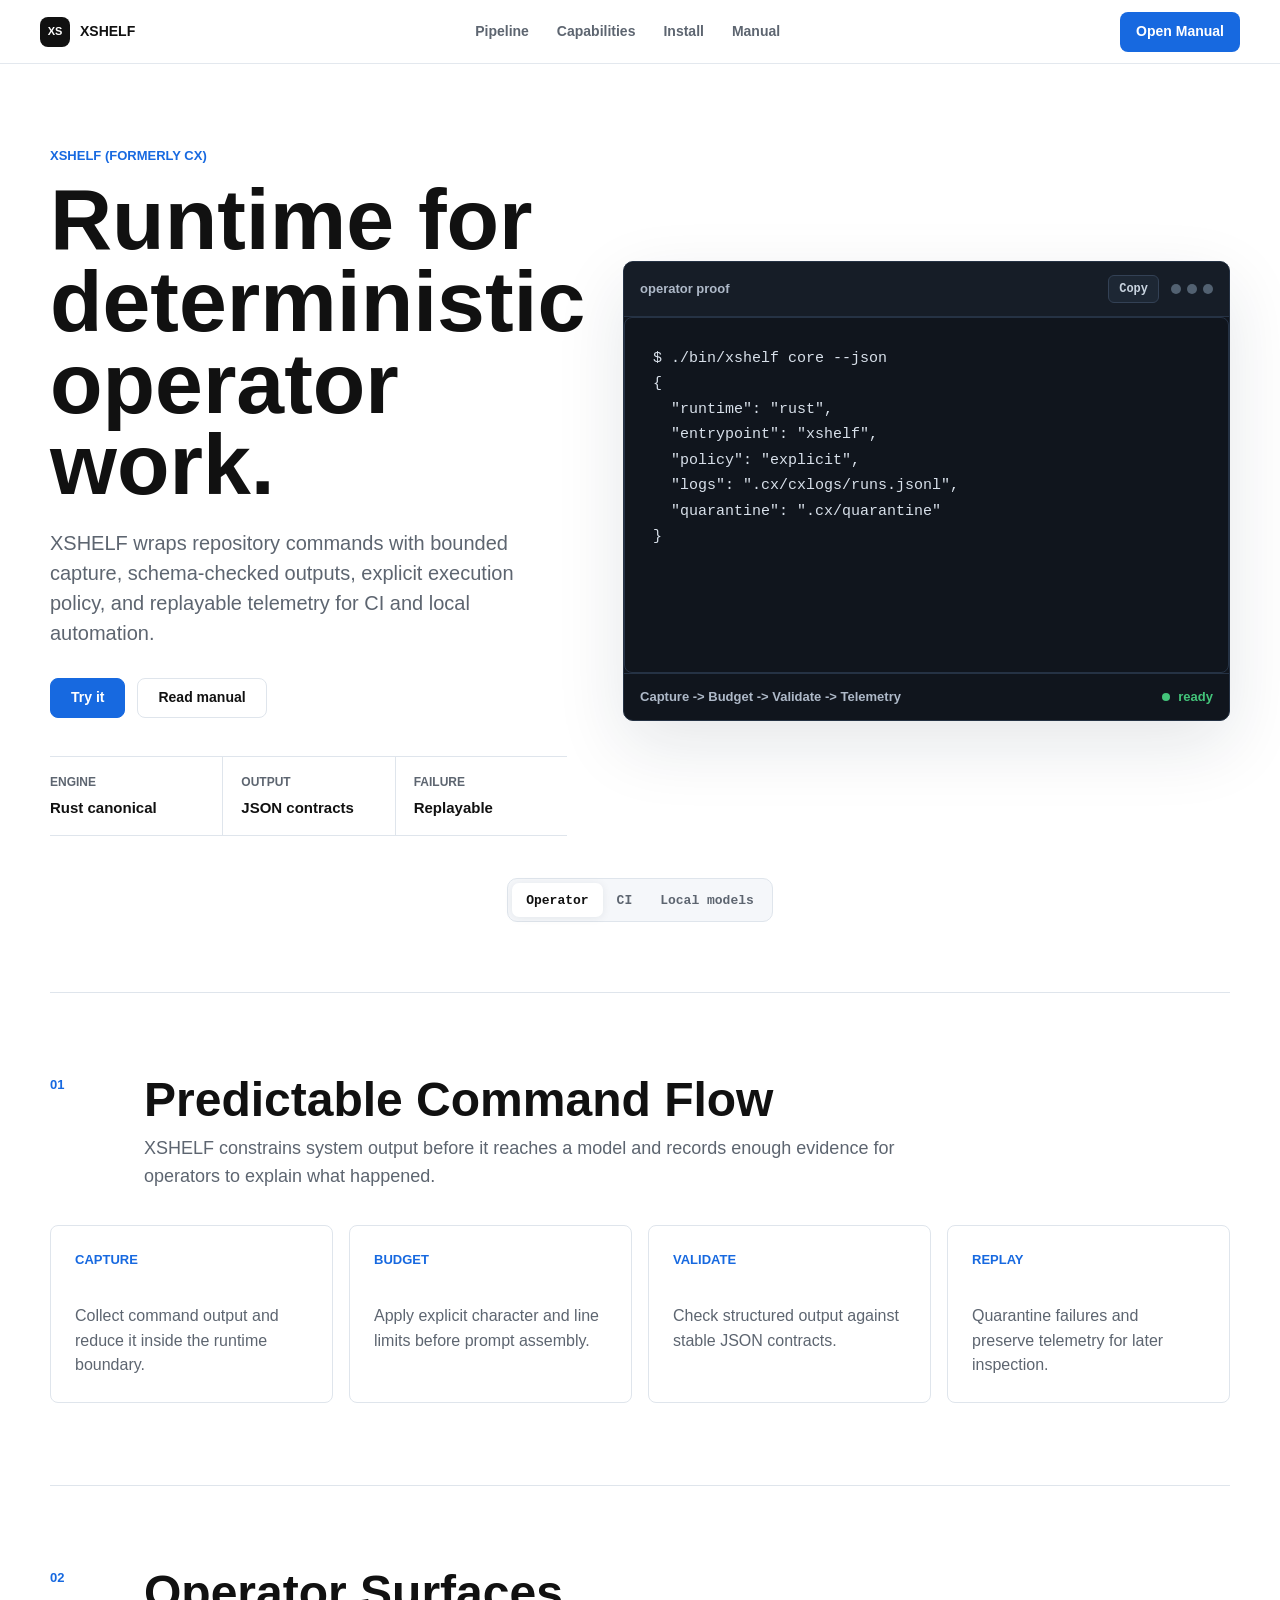
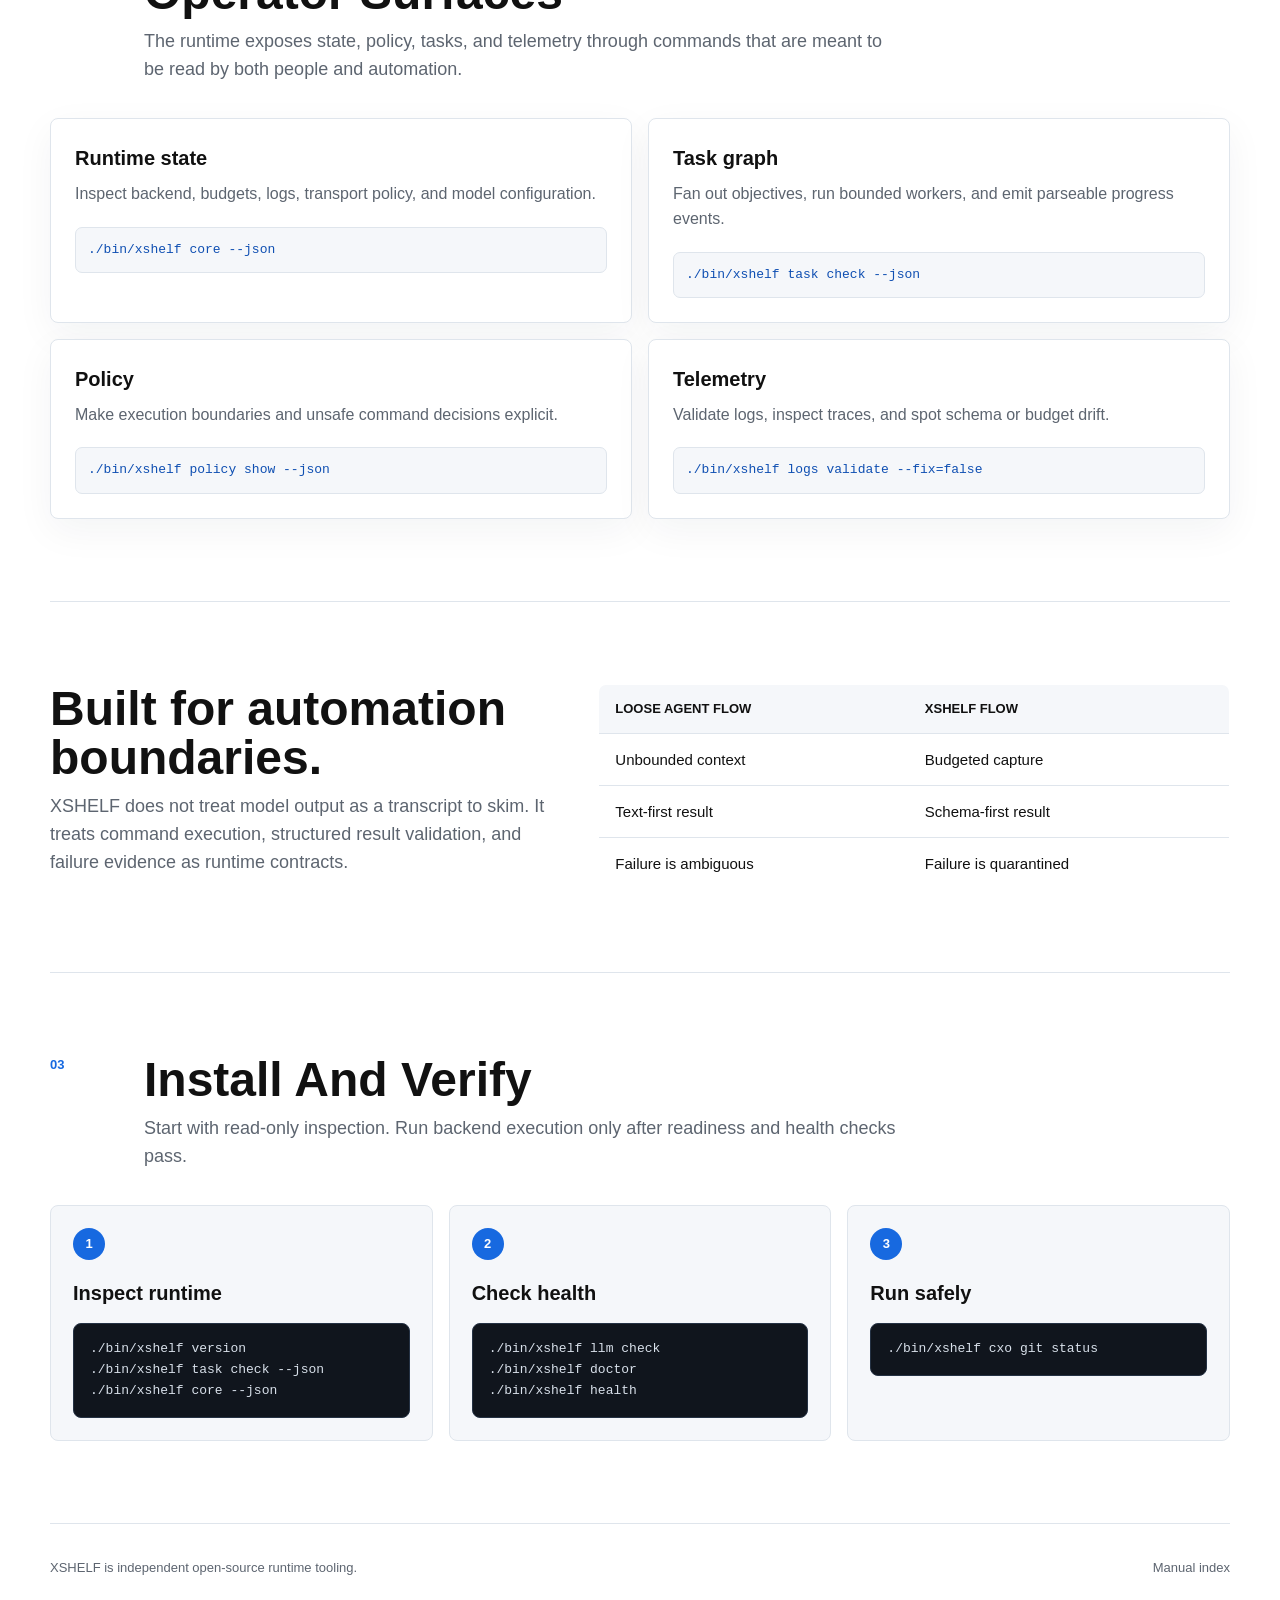
==== index.html @ 86227a32 "Document public surface ownership" ====
<!doctype html>
<html lang="en">
  <head>
    <meta charset="utf-8" />
    <meta name="viewport" content="width=device-width,initial-scale=1" />
    <title>XSHELF</title>
    <link rel="stylesheet" href="./docs/manuals/02_web/apple.css" />
  </head>
  <body>
    <header class="site-header">
      <a class="brand" href="./index.html" aria-label="XSHELF home">
        <span class="brand-mark">XS</span>
        <span>XSHELF</span>
      </a>
      <nav aria-label="Primary">
        <a href="#pipeline">Pipeline</a>
        <a href="#capabilities">Capabilities</a>
        <a href="#install">Install</a>
        <a href="./docs/manuals/02_web/CX_MANUAL_MASTER.html">Manual</a>
      </nav>
      <a class="header-action" href="./docs/manuals/02_web/CX_MANUAL_MASTER.html">Open Manual</a>
    </header>

    <main id="top">
      <section class="hero">
        <div class="hero-copy">
          <p class="product-line">XSHELF (formerly CX)</p>
          <h1>Runtime for deterministic operator work.</h1>
          <p class="lead">
            XSHELF wraps repository commands with bounded capture, schema-checked
            outputs, explicit execution policy, and replayable telemetry for
            CI and local automation.
          </p>
          <div class="hero-actions" aria-label="Primary actions">
            <a class="button primary" href="#install">Try it</a>
            <a class="button secondary" href="./docs/manuals/02_web/CX_MANUAL_MASTER.html">Read manual</a>
          </div>
          <dl class="status-strip" aria-label="Runtime proof points">
            <div>
              <dt>Engine</dt>
              <dd>Rust canonical</dd>
            </div>
            <div>
              <dt>Output</dt>
              <dd>JSON contracts</dd>
            </div>
            <div>
              <dt>Failure</dt>
              <dd>Replayable</dd>
            </div>
          </dl>
        </div>

        <div class="terminal-panel" aria-label="XSHELF terminal preview">
          <div class="terminal-top">
            <span>operator proof</span>
            <div class="terminal-tools">
              <button type="button" class="copy-command" data-copy-terminal>Copy</button>
              <div class="window-dots" aria-hidden="true">
                <span></span><span></span><span></span>
              </div>
            </div>
          </div>
          <pre><code data-terminal-code>$ ./bin/xshelf core --json
{
  "runtime": "rust",
  "entrypoint": "xshelf",
  "policy": "explicit",
  "logs": ".cx/cxlogs/runs.jsonl",
  "quarantine": ".cx/quarantine"
}</code></pre>
          <div class="terminal-footer" aria-live="polite">
            <span data-terminal-caption>Capture -&gt; Budget -&gt; Validate -&gt; Telemetry</span>
            <span class="live-dot">ready</span>
          </div>
        </div>
      </section>

      <section class="quick-tabs" aria-label="Runtime surfaces">
        <button type="button" class="active" data-surface-tab="operator">Operator</button>
        <button type="button" data-surface-tab="ci">CI</button>
        <button type="button" data-surface-tab="local">Local models</button>
      </section>

      <section id="pipeline" class="section-block">
        <div class="section-head">
          <span class="section-index">01</span>
          <div>
            <h2>Predictable Command Flow</h2>
            <p>
              XSHELF constrains system output before it reaches a model and
              records enough evidence for operators to explain what happened.
            </p>
          </div>
        </div>
        <div class="pipeline-grid">
          <article>
            <span>Capture</span>
            <p>Collect command output and reduce it inside the runtime boundary.</p>
          </article>
          <article>
            <span>Budget</span>
            <p>Apply explicit character and line limits before prompt assembly.</p>
          </article>
          <article>
            <span>Validate</span>
            <p>Check structured output against stable JSON contracts.</p>
          </article>
          <article>
            <span>Replay</span>
            <p>Quarantine failures and preserve telemetry for later inspection.</p>
          </article>
        </div>
      </section>

      <section id="capabilities" class="section-block">
        <div class="section-head">
          <span class="section-index">02</span>
          <div>
            <h2>Operator Surfaces</h2>
            <p>
              The runtime exposes state, policy, tasks, and telemetry through
              commands that are meant to be read by both people and automation.
            </p>
          </div>
        </div>
        <div class="card-grid">
          <article class="card">
            <h3>Runtime state</h3>
            <p>Inspect backend, budgets, logs, transport policy, and model configuration.</p>
            <code>./bin/xshelf core --json</code>
          </article>
          <article class="card">
            <h3>Task graph</h3>
            <p>Fan out objectives, run bounded workers, and emit parseable progress events.</p>
            <code>./bin/xshelf task check --json</code>
          </article>
          <article class="card">
            <h3>Policy</h3>
            <p>Make execution boundaries and unsafe command decisions explicit.</p>
            <code>./bin/xshelf policy show --json</code>
          </article>
          <article class="card">
            <h3>Telemetry</h3>
            <p>Validate logs, inspect traces, and spot schema or budget drift.</p>
            <code>./bin/xshelf logs validate --fix=false</code>
          </article>
        </div>
      </section>

      <section class="compare-band" aria-label="Why XSHELF differs">
        <div>
          <h2>Built for automation boundaries.</h2>
          <p>
            XSHELF does not treat model output as a transcript to skim. It treats
            command execution, structured result validation, and failure evidence
            as runtime contracts.
          </p>
        </div>
        <table>
          <thead>
            <tr>
              <th scope="col">Loose agent flow</th>
              <th scope="col">XSHELF flow</th>
            </tr>
          </thead>
          <tbody>
            <tr>
              <td>Unbounded context</td>
              <td>Budgeted capture</td>
            </tr>
            <tr>
              <td>Text-first result</td>
              <td>Schema-first result</td>
            </tr>
            <tr>
              <td>Failure is ambiguous</td>
              <td>Failure is quarantined</td>
            </tr>
          </tbody>
        </table>
      </section>

      <section id="install" class="section-block">
        <div class="section-head">
          <span class="section-index">03</span>
          <div>
            <h2>Install And Verify</h2>
            <p>
              Start with read-only inspection. Run backend execution only after
              readiness and health checks pass.
            </p>
          </div>
        </div>
        <div class="steps" data-install-steps>
          <article data-step-card>
            <span>1</span>
            <h3 data-step-title>Inspect runtime</h3>
            <pre><code data-step-code>./bin/xshelf version
./bin/xshelf task check --json
./bin/xshelf core --json</code></pre>
          </article>
          <article data-step-card>
            <span>2</span>
            <h3 data-step-title>Check health</h3>
            <pre><code data-step-code>./bin/xshelf llm check
./bin/xshelf doctor
./bin/xshelf health</code></pre>
          </article>
          <article data-step-card>
            <span>3</span>
            <h3 data-step-title>Run safely</h3>
            <pre><code data-step-code>./bin/xshelf cxo git status</code></pre>
          </article>
        </div>
      </section>
    </main>

    <footer class="site-footer">
      <span>XSHELF is independent open-source runtime tooling.</span>
      <span><a href="./docs/manuals/02_web/index.html">Manual index</a></span>
    </footer>
    <script>
      (() => {
        const surfaces = {
          operator: {
            status: ["Rust canonical", "JSON contracts", "Replayable"],
            caption: "Capture -> Budget -> Validate -> Telemetry",
            terminal: `$ ./bin/xshelf core --json
{
  "runtime": "rust",
  "entrypoint": "xshelf",
  "policy": "explicit",
  "logs": ".cx/cxlogs/runs.jsonl",
  "quarantine": ".cx/quarantine"
}`,
            steps: [
              ["Inspect runtime", "./bin/xshelf version\n./bin/xshelf task check --json\n./bin/xshelf core --json"],
              ["Check health", "./bin/xshelf llm check\n./bin/xshelf doctor\n./bin/xshelf health"],
              ["Run safely", "./bin/xshelf cxo git status"],
            ],
          },
          ci: {
            status: ["Parseable stdout", "Explicit policy", "Guarded checks"],
            caption: "Plan -> Gate -> Execute -> Validate",
            terminal: `$ ./bin/xshelf task run-all --status pending --events-jsonl --json
{
  "contract_version": "task-run-all.v1",
  "summary": "parseable",
  "events_stream": "stderr",
  "can_execute": true
}`,
            steps: [
              ["Gate contracts", "./bin/xshelf task check --json | jq .\n./bin/xshelf policy show --json | jq ."],
              ["Run bounded tasks", "./bin/xshelf task run-all --status pending --mode mixed\n./bin/xshelf task events --limit 20 --json"],
              ["Validate logs", "./bin/xshelf logs validate --fix=false\n./bin/xshelf telemetry 50 --json | jq ."],
            ],
          },
          local: {
            status: ["Backend visible", "Model explicit", "Smoke checked"],
            caption: "Select -> Inspect -> Smoke -> Route",
            terminal: `$ ./bin/xshelf llm models inspect local_qwen --json
{
  "backend": "mlx",
  "model": "mlx-community/Qwen2.5-1.5B-Instruct-4bit",
  "transport": "process",
  "status": "configured"
}`,
            steps: [
              ["Inspect backend", "./bin/xshelf llm show\n./bin/xshelf llm models list --json | jq ."],
              ["Select model", "./bin/xshelf llm use ollama llama3.1\n./bin/xshelf llm check"],
              ["Smoke route", "./bin/xshelf llm smoke \"Respond with OK only.\"\n./bin/xshelf cxo git status"],
            ],
          },
        };

        const tabs = [...document.querySelectorAll("[data-surface-tab]")];
        const terminal = document.querySelector("[data-terminal-code]");
        const caption = document.querySelector("[data-terminal-caption]");
        const statusValues = [...document.querySelectorAll(".status-strip dd")];
        const stepCards = [...document.querySelectorAll("[data-step-card]")];
        const copyButton = document.querySelector("[data-copy-terminal]");

        function activate(name) {
          const surface = surfaces[name] || surfaces.operator;
          tabs.forEach((tab) => {
            const selected = tab.dataset.surfaceTab === name;
            tab.classList.toggle("active", selected);
            tab.setAttribute("aria-pressed", String(selected));
          });
          terminal.textContent = surface.terminal;
          caption.textContent = surface.caption;
          statusValues.forEach((node, index) => {
            node.textContent = surface.status[index];
          });
          stepCards.forEach((card, index) => {
            const step = surface.steps[index];
            card.querySelector("[data-step-title]").textContent = step[0];
            card.querySelector("[data-step-code]").textContent = step[1];
          });
          copyButton.textContent = "Copy";
        }

        tabs.forEach((tab) => {
          tab.setAttribute("aria-pressed", String(tab.classList.contains("active")));
          tab.addEventListener("click", () => activate(tab.dataset.surfaceTab));
        });

        copyButton.addEventListener("click", async () => {
          try {
            await navigator.clipboard.writeText(terminal.textContent);
            copyButton.textContent = "Copied";
          } catch (_error) {
            copyButton.textContent = "Select text";
          }
        });
      })();
    </script>
  </body>
</html>
---- docs/manuals/02_web/apple.css ----
:root {
  --bg: #ffffff;
  --ink: #111111;
  --muted: #5d6570;
  --soft: #f5f7fa;
  --line: #dfe5ec;
  --blue: #1769e0;
  --blue-dark: #0f4fb2;
  --terminal: #10151d;
  --terminal-2: #161d27;
  --terminal-text: #d8e0ea;
  --green: #43c47a;
  --shadow: 0 24px 70px rgba(15, 32, 56, 0.11);
}

* {
  box-sizing: border-box;
}

html {
  scroll-behavior: smooth;
}

body {
  margin: 0;
  background: var(--bg);
  color: var(--ink);
  font-family: -apple-system, BlinkMacSystemFont, "SF Pro Text", "Helvetica Neue", Helvetica, Arial, sans-serif;
  line-height: 1.55;
}

a {
  color: inherit;
  text-decoration: none;
}

button,
code,
pre {
  font-family: ui-monospace, SFMono-Regular, Menlo, Monaco, Consolas, "Liberation Mono", "Courier New", monospace;
}

.site-header {
  position: sticky;
  top: 0;
  z-index: 20;
  display: flex;
  align-items: center;
  justify-content: space-between;
  gap: 24px;
  min-height: 64px;
  padding: 0 40px;
  border-bottom: 1px solid rgba(223, 229, 236, 0.86);
  background: rgba(255, 255, 255, 0.88);
  backdrop-filter: blur(16px);
}

.brand {
  display: inline-flex;
  align-items: center;
  gap: 10px;
  font-size: 14px;
  font-weight: 700;
}

.brand-mark {
  display: grid;
  width: 30px;
  height: 30px;
  place-items: center;
  border-radius: 8px;
  background: var(--ink);
  color: #ffffff;
  font-size: 11px;
}

.site-header nav {
  display: flex;
  gap: 28px;
  color: var(--muted);
  font-size: 14px;
  font-weight: 560;
}

.site-header nav a:hover,
.toc a:hover {
  color: var(--blue);
}

.header-action,
.button {
  display: inline-flex;
  align-items: center;
  justify-content: center;
  min-height: 40px;
  border-radius: 8px;
  font-size: 14px;
  font-weight: 650;
}

.header-action {
  padding: 0 16px;
  background: var(--blue);
  color: #ffffff;
}

main,
.site-footer {
  width: min(1180px, calc(100% - 48px));
  margin: 0 auto;
}

.hero {
  display: grid;
  grid-template-columns: minmax(0, 0.92fr) minmax(520px, 1.08fr);
  gap: 56px;
  align-items: center;
  min-height: calc(100vh - 64px);
  padding: 72px 0 54px;
}

.index-hero {
  min-height: calc(78vh - 64px);
}

.product-line,
.section-index,
.toc-title {
  color: var(--blue);
  font-size: 13px;
  font-weight: 750;
  text-transform: uppercase;
}

h1,
h2,
h3,
p {
  margin-top: 0;
}

h1 {
  max-width: 690px;
  margin-bottom: 22px;
  font-size: clamp(48px, 7vw, 86px);
  line-height: 0.95;
}

.lead {
  max-width: 620px;
  margin-bottom: 30px;
  color: var(--muted);
  font-size: 20px;
  line-height: 1.5;
}

.hero-actions {
  display: flex;
  flex-wrap: wrap;
  gap: 12px;
  margin-bottom: 38px;
}

.button {
  padding: 0 20px;
  border: 1px solid var(--line);
}

.button.primary,
.header-action {
  border-color: var(--blue);
  background: var(--blue);
  color: #ffffff;
}

.button.primary:hover,
.header-action:hover {
  background: var(--blue-dark);
}

.button.secondary {
  background: #ffffff;
  color: var(--ink);
}

.status-strip {
  display: grid;
  grid-template-columns: repeat(3, minmax(0, 1fr));
  max-width: 640px;
  margin: 0;
  border-top: 1px solid var(--line);
  border-bottom: 1px solid var(--line);
}

.status-strip div {
  padding: 16px 18px 16px 0;
}

.status-strip div + div {
  padding-left: 18px;
  border-left: 1px solid var(--line);
}

.status-strip dt {
  color: var(--muted);
  font-size: 12px;
  font-weight: 700;
  text-transform: uppercase;
}

.status-strip dd {
  margin: 4px 0 0;
  font-size: 15px;
  font-weight: 680;
}

.terminal-panel {
  overflow: hidden;
  border: 1px solid #253244;
  border-radius: 10px;
  background: var(--terminal);
  box-shadow: var(--shadow);
}

.terminal-top,
.terminal-footer {
  display: flex;
  align-items: center;
  justify-content: space-between;
  gap: 16px;
  padding: 13px 16px;
  color: #aeb9c8;
  font-size: 13px;
  font-weight: 650;
}

.terminal-top {
  background: var(--terminal-2);
  border-bottom: 1px solid #253244;
}

.terminal-footer {
  border-top: 1px solid #253244;
}

.window-dots {
  display: flex;
  gap: 6px;
}

.terminal-tools {
  display: inline-flex;
  align-items: center;
  gap: 12px;
}

.copy-command {
  min-height: 28px;
  padding: 0 10px;
  border: 1px solid #334155;
  border-radius: 6px;
  background: #1d2734;
  color: #c8d3df;
  font-size: 12px;
  font-weight: 700;
  cursor: pointer;
}

.copy-command:hover {
  color: #ffffff;
  border-color: #526171;
}

.window-dots span {
  width: 10px;
  height: 10px;
  border-radius: 50%;
  background: #526171;
}

.terminal-panel pre {
  min-height: 356px;
  margin: 0;
  padding: 28px;
  overflow: auto;
  background: transparent;
  color: var(--terminal-text);
  font-size: 15px;
  line-height: 1.7;
}

.live-dot {
  display: inline-flex;
  align-items: center;
  gap: 8px;
  color: var(--green);
}

.live-dot::before {
  content: "";
  width: 8px;
  height: 8px;
  border-radius: 50%;
  background: currentColor;
}

.quick-tabs {
  display: flex;
  width: fit-content;
  margin: -22px auto 70px;
  padding: 4px;
  border: 1px solid var(--line);
  border-radius: 10px;
  background: var(--soft);
}

.quick-tabs button {
  min-height: 34px;
  padding: 0 14px;
  border: 0;
  border-radius: 7px;
  background: transparent;
  color: var(--muted);
  font-size: 13px;
  font-weight: 700;
  cursor: pointer;
}

.quick-tabs .active {
  background: #ffffff;
  color: var(--ink);
  box-shadow: 0 1px 8px rgba(15, 32, 56, 0.08);
}

.quick-tabs button:focus-visible,
.copy-command:focus-visible,
.button:focus-visible,
.header-action:focus-visible {
  outline: 2px solid var(--blue);
  outline-offset: 2px;
}

.section-block,
.compare-band,
.manual-layout {
  padding: 82px 0;
  border-top: 1px solid var(--line);
}

.section-head {
  display: grid;
  grid-template-columns: 74px minmax(0, 760px);
  gap: 20px;
  margin-bottom: 34px;
}

h2 {
  margin-bottom: 10px;
  font-size: clamp(32px, 4vw, 48px);
  line-height: 1.04;
}

.section-head p,
.compare-band p {
  margin-bottom: 0;
  color: var(--muted);
  font-size: 18px;
}

.pipeline-grid,
.card-grid,
.steps,
.procedure-grid {
  display: grid;
  gap: 16px;
}

.pipeline-grid {
  grid-template-columns: repeat(4, minmax(0, 1fr));
}

.pipeline-grid article,
.card,
.steps article,
.procedure-grid article {
  border: 1px solid var(--line);
  border-radius: 8px;
  background: #ffffff;
}

.pipeline-grid article {
  min-height: 178px;
  padding: 24px;
}

.pipeline-grid span {
  display: block;
  margin-bottom: 34px;
  color: var(--blue);
  font-size: 13px;
  font-weight: 750;
  text-transform: uppercase;
}

.pipeline-grid p,
.card p {
  margin-bottom: 0;
  color: var(--muted);
}

.card-grid {
  grid-template-columns: repeat(2, minmax(0, 1fr));
}

.card {
  padding: 24px;
  box-shadow: 0 12px 38px rgba(15, 32, 56, 0.05);
}

h3 {
  margin-bottom: 8px;
  font-size: 20px;
}

.card code {
  display: block;
  margin-top: 20px;
  padding: 12px;
  overflow-x: auto;
  border: 1px solid var(--line);
  border-radius: 7px;
  background: var(--soft);
  color: var(--blue-dark);
  font-size: 13px;
}

.compare-band {
  display: grid;
  grid-template-columns: minmax(0, 0.88fr) minmax(430px, 1.12fr);
  gap: 52px;
  align-items: start;
}

table {
  width: 100%;
  border-collapse: collapse;
  border: 1px solid var(--line);
  border-radius: 8px;
  overflow: hidden;
  font-size: 15px;
}

th,
td {
  padding: 14px 16px;
  border-bottom: 1px solid var(--line);
  text-align: left;
}

th {
  background: var(--soft);
  font-size: 13px;
  text-transform: uppercase;
}

tr:last-child td {
  border-bottom: 0;
}

.steps {
  grid-template-columns: repeat(3, minmax(0, 1fr));
}

.steps article,
.procedure-grid article {
  padding: 22px;
  background: var(--soft);
}

.steps span {
  display: grid;
  width: 32px;
  height: 32px;
  margin-bottom: 18px;
  place-items: center;
  border-radius: 50%;
  background: var(--blue);
  color: #ffffff;
  font-size: 13px;
  font-weight: 800;
}

pre {
  max-width: 100%;
  margin: 14px 0 0;
  padding: 15px 16px;
  overflow: auto;
  border: 1px solid #253244;
  border-radius: 8px;
  background: var(--terminal);
  color: var(--terminal-text);
  font-size: 13px;
  line-height: 1.6;
}

pre code {
  display: block;
  white-space: pre;
}

.manual-layout {
  display: grid;
  grid-template-columns: 230px minmax(0, 1fr);
  gap: 64px;
  align-items: start;
}

.toc {
  position: sticky;
  top: 92px;
  display: grid;
  gap: 8px;
  padding: 16px;
  border: 1px solid var(--line);
  border-radius: 8px;
  background: #ffffff;
}

.toc-title {
  margin-bottom: 6px;
}

.toc a {
  padding: 8px 0;
  border-top: 1px solid var(--line);
  color: var(--muted);
  font-size: 14px;
  font-weight: 620;
}

.manual-content section {
  padding: 0 0 44px;
}

.manual-content section + section {
  padding-top: 44px;
  border-top: 1px solid var(--line);
}

.manual-content h2 {
  font-size: 34px;
}

.manual-content p,
.signal-list {
  color: var(--muted);
}

.signal-list {
  margin: 18px 0 0;
  padding-left: 22px;
}

.procedure-grid {
  grid-template-columns: 1fr;
}

.site-footer {
  display: flex;
  justify-content: space-between;
  gap: 20px;
  padding: 34px 0 54px;
  border-top: 1px solid var(--line);
  color: var(--muted);
  font-size: 13px;
}

@media (max-width: 980px) {
  .site-header {
    padding: 0 24px;
  }

  .site-header nav {
    display: none;
  }

  .hero,
  .compare-band,
  .manual-layout {
    grid-template-columns: 1fr;
  }

  .hero {
    min-height: auto;
    gap: 34px;
    padding-top: 54px;
  }

  .pipeline-grid,
  .card-grid,
  .steps {
    grid-template-columns: 1fr 1fr;
  }

  .toc {
    position: static;
  }
}

@media (max-width: 680px) {
  main,
  .site-footer {
    width: min(100% - 28px, 1180px);
  }

  .site-header {
    min-height: 58px;
    padding: 0 14px;
  }

  .header-action {
    display: none;
  }

  h1 {
    font-size: 48px;
  }

  .lead {
    font-size: 17px;
  }

  .status-strip,
  .section-head,
  .pipeline-grid,
  .card-grid,
  .steps {
    grid-template-columns: 1fr;
  }

  .status-strip div + div {
    padding-left: 0;
    border-top: 1px solid var(--line);
    border-left: 0;
  }

  .quick-tabs {
    width: 100%;
    margin-bottom: 46px;
  }

  .quick-tabs button {
    flex: 1;
    padding: 0 8px;
    font-size: 12px;
  }

  .section-block,
  .compare-band,
  .manual-layout {
    padding: 54px 0;
  }

  .terminal-panel pre {
    min-height: 0;
    padding: 20px;
    font-size: 12px;
  }

  .terminal-top,
  .terminal-footer {
    align-items: flex-start;
    flex-direction: column;
  }

  .terminal-tools {
    width: 100%;
    justify-content: space-between;
  }

  pre code {
    white-space: pre-wrap;
    overflow-wrap: anywhere;
  }

  .site-footer {
    flex-direction: column;
  }
}

@media print {
  .site-header,
  .quick-tabs,
  .toc {
    display: none;
  }

  main,
  .site-footer {
    width: 100%;
  }

  .hero,
  .compare-band,
  .manual-layout {
    grid-template-columns: 1fr;
  }

  .terminal-panel,
  pre,
  .card,
  .pipeline-grid article,
  .steps article,
  .procedure-grid article {
    box-shadow: none;
    break-inside: avoid;
  }
}
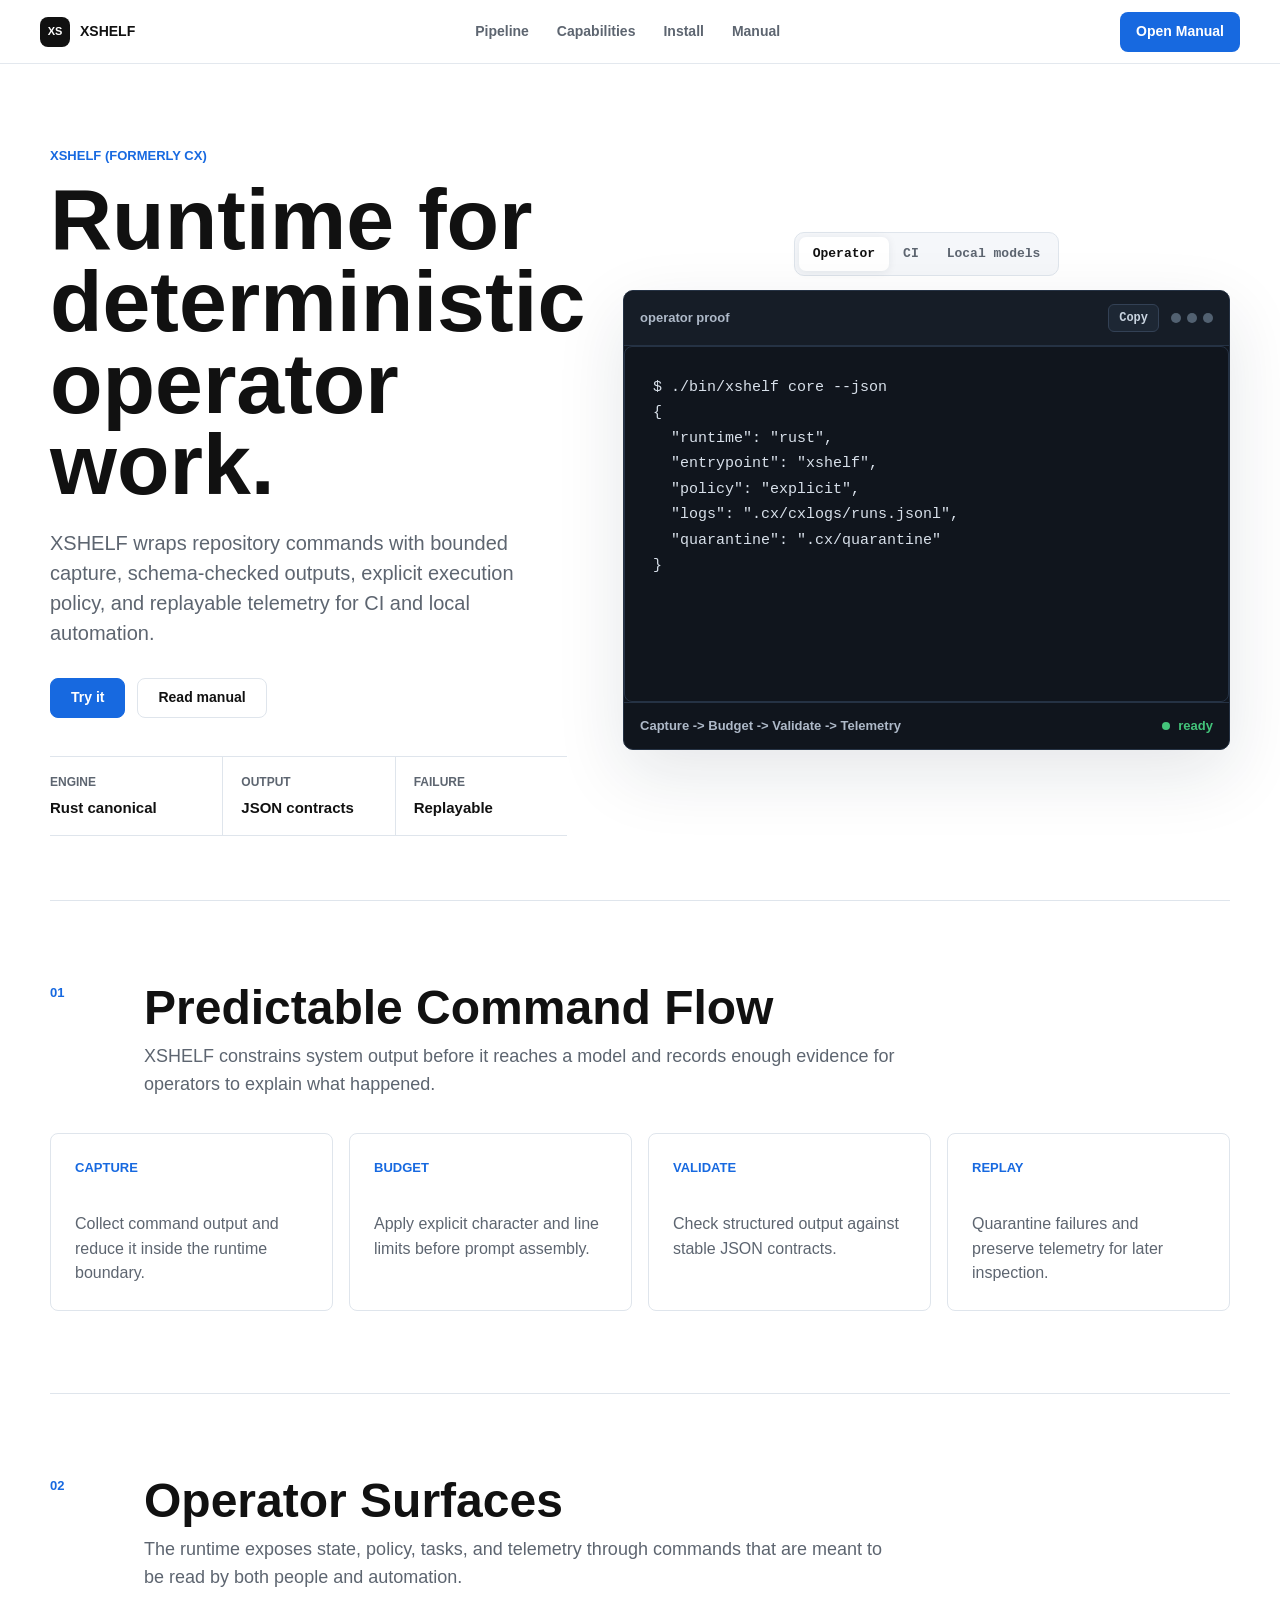
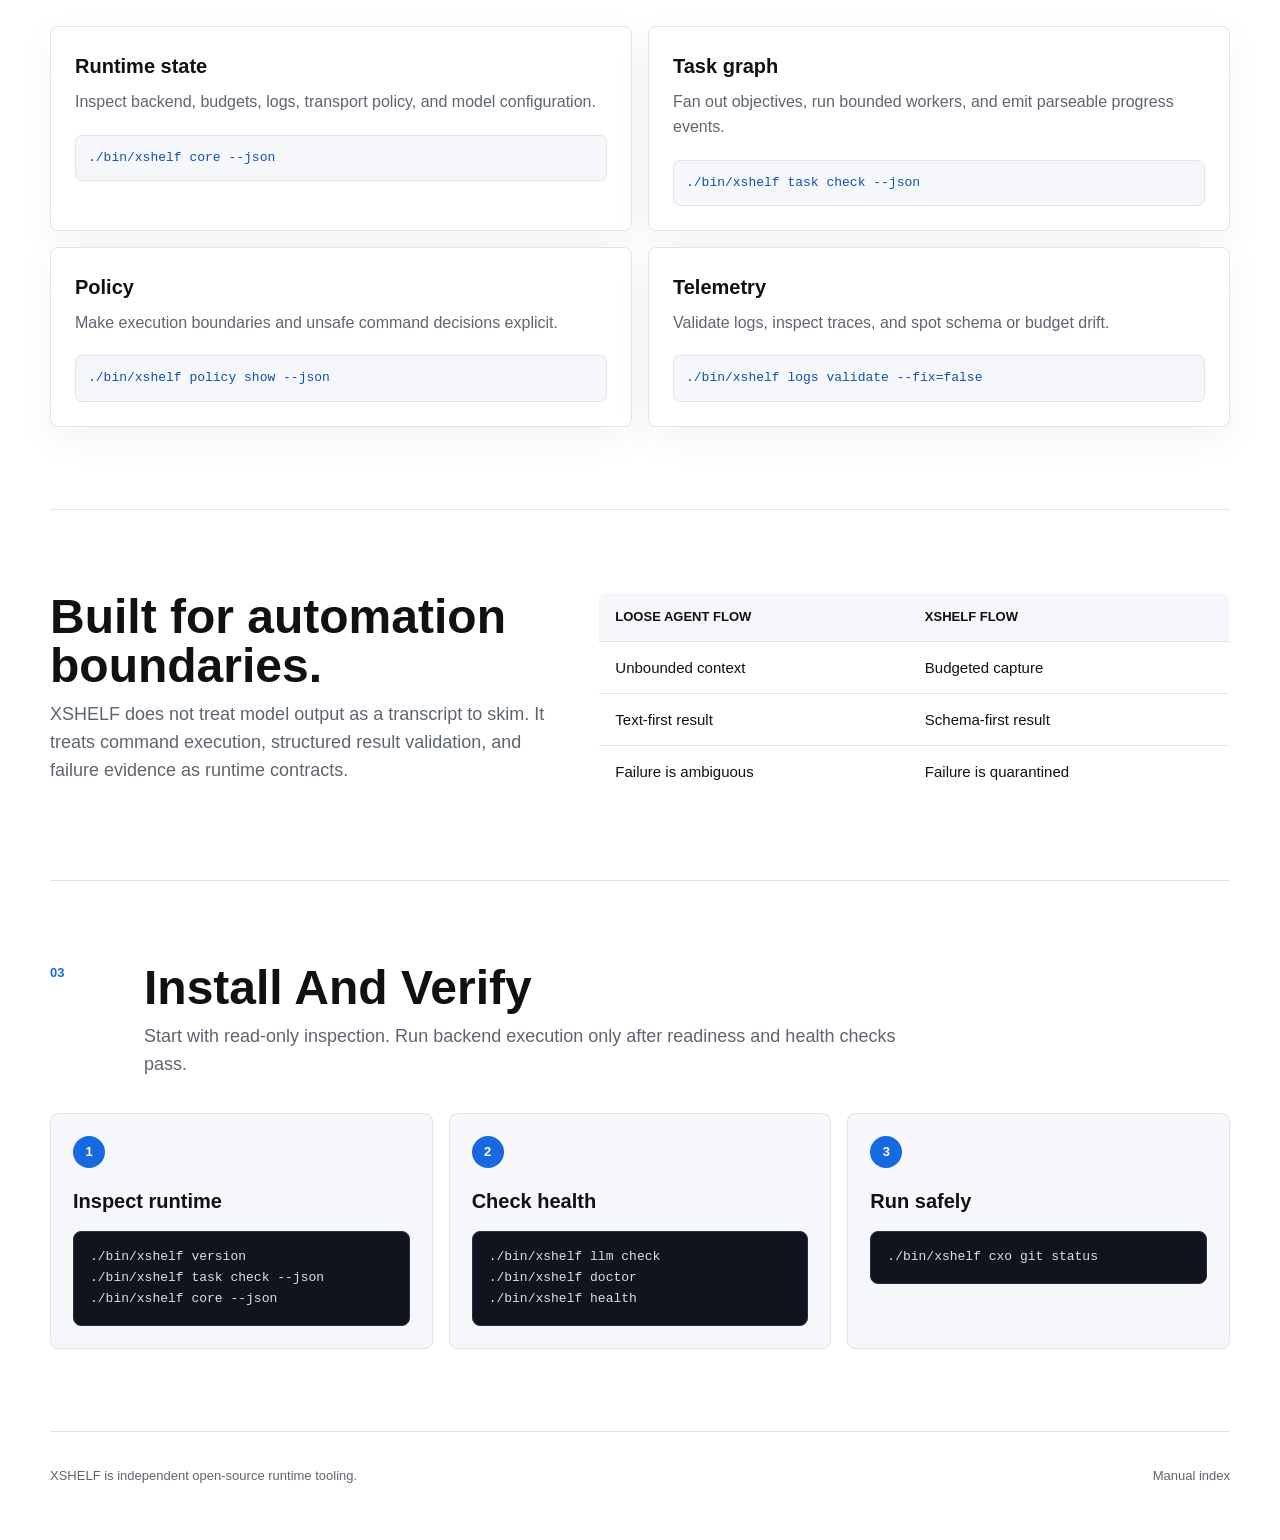
==== commit e060a627: "Adjust landing terminal layout Move the landing page runtime tabs into the terminal proof area and a" ====
--- a/index.html
+++ b/index.html
@@ -51,17 +51,24 @@
           </dl>
         </div>
 
-        <div class="terminal-panel" aria-label="XSHELF terminal preview">
-          <div class="terminal-top">
-            <span>operator proof</span>
-            <div class="terminal-tools">
-              <button type="button" class="copy-command" data-copy-terminal>Copy</button>
-              <div class="window-dots" aria-hidden="true">
-                <span></span><span></span><span></span>
+        <div class="terminal-stack">
+          <section class="quick-tabs" aria-label="Runtime surfaces">
+            <button type="button" class="active" data-surface-tab="operator">Operator</button>
+            <button type="button" data-surface-tab="ci">CI</button>
+            <button type="button" data-surface-tab="local">Local models</button>
+          </section>
+
+          <div class="terminal-panel" aria-label="XSHELF terminal preview">
+            <div class="terminal-top">
+              <span>operator proof</span>
+              <div class="terminal-tools">
+                <button type="button" class="copy-command" data-copy-terminal>Copy</button>
+                <div class="window-dots" aria-hidden="true">
+                  <span></span><span></span><span></span>
+                </div>
               </div>
             </div>
-          </div>
-          <pre><code data-terminal-code>$ ./bin/xshelf core --json
+            <pre><code data-terminal-code>$ ./bin/xshelf core --json
 {
   "runtime": "rust",
   "entrypoint": "xshelf",
@@ -69,17 +76,12 @@
   "logs": ".cx/cxlogs/runs.jsonl",
   "quarantine": ".cx/quarantine"
 }</code></pre>
-          <div class="terminal-footer" aria-live="polite">
-            <span data-terminal-caption>Capture -&gt; Budget -&gt; Validate -&gt; Telemetry</span>
-            <span class="live-dot">ready</span>
-          </div>
-        </div>
-      </section>
-
-      <section class="quick-tabs" aria-label="Runtime surfaces">
-        <button type="button" class="active" data-surface-tab="operator">Operator</button>
-        <button type="button" data-surface-tab="ci">CI</button>
-        <button type="button" data-surface-tab="local">Local models</button>
+            <div class="terminal-footer" aria-live="polite">
+              <span data-terminal-caption>Capture -&gt; Budget -&gt; Validate -&gt; Telemetry</span>
+              <span class="live-dot">ready</span>
+            </div>
+          </div>
+        </div>
       </section>
 
       <section id="pipeline" class="section-block">
--- a/docs/manuals/02_web/apple.css
+++ b/docs/manuals/02_web/apple.css
@@ -222,6 +222,12 @@
   box-shadow: var(--shadow);
 }
 
+.terminal-stack {
+  display: grid;
+  align-content: center;
+  gap: 14px;
+}
+
 .terminal-top,
 .terminal-footer {
   display: flex;
@@ -314,6 +320,11 @@
   background: var(--soft);
 }
 
+.terminal-stack .quick-tabs {
+  justify-self: center;
+  margin: 0;
+}
+
 .quick-tabs button {
   min-height: 34px;
   padding: 0 14px;
@@ -649,6 +660,10 @@
     margin-bottom: 46px;
   }
 
+  .terminal-stack .quick-tabs {
+    margin-bottom: 0;
+  }
+
   .quick-tabs button {
     flex: 1;
     padding: 0 8px;
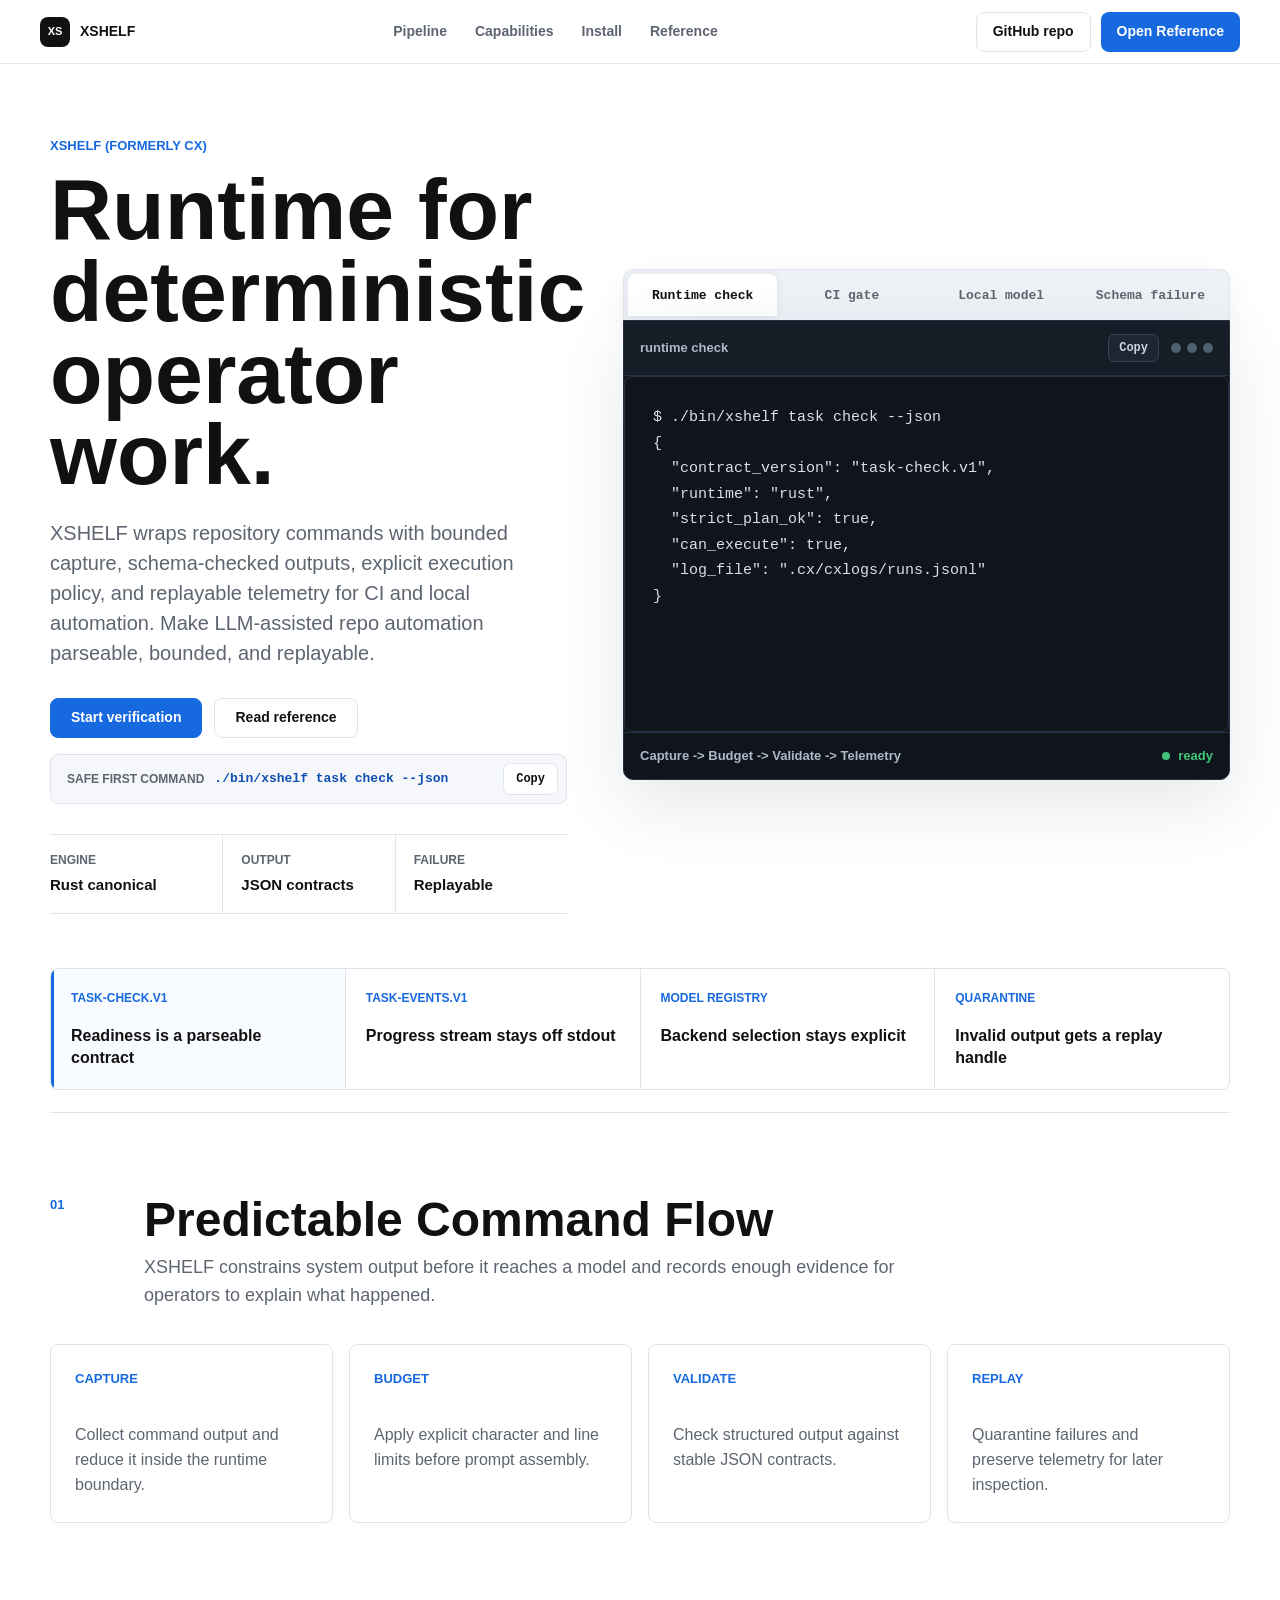
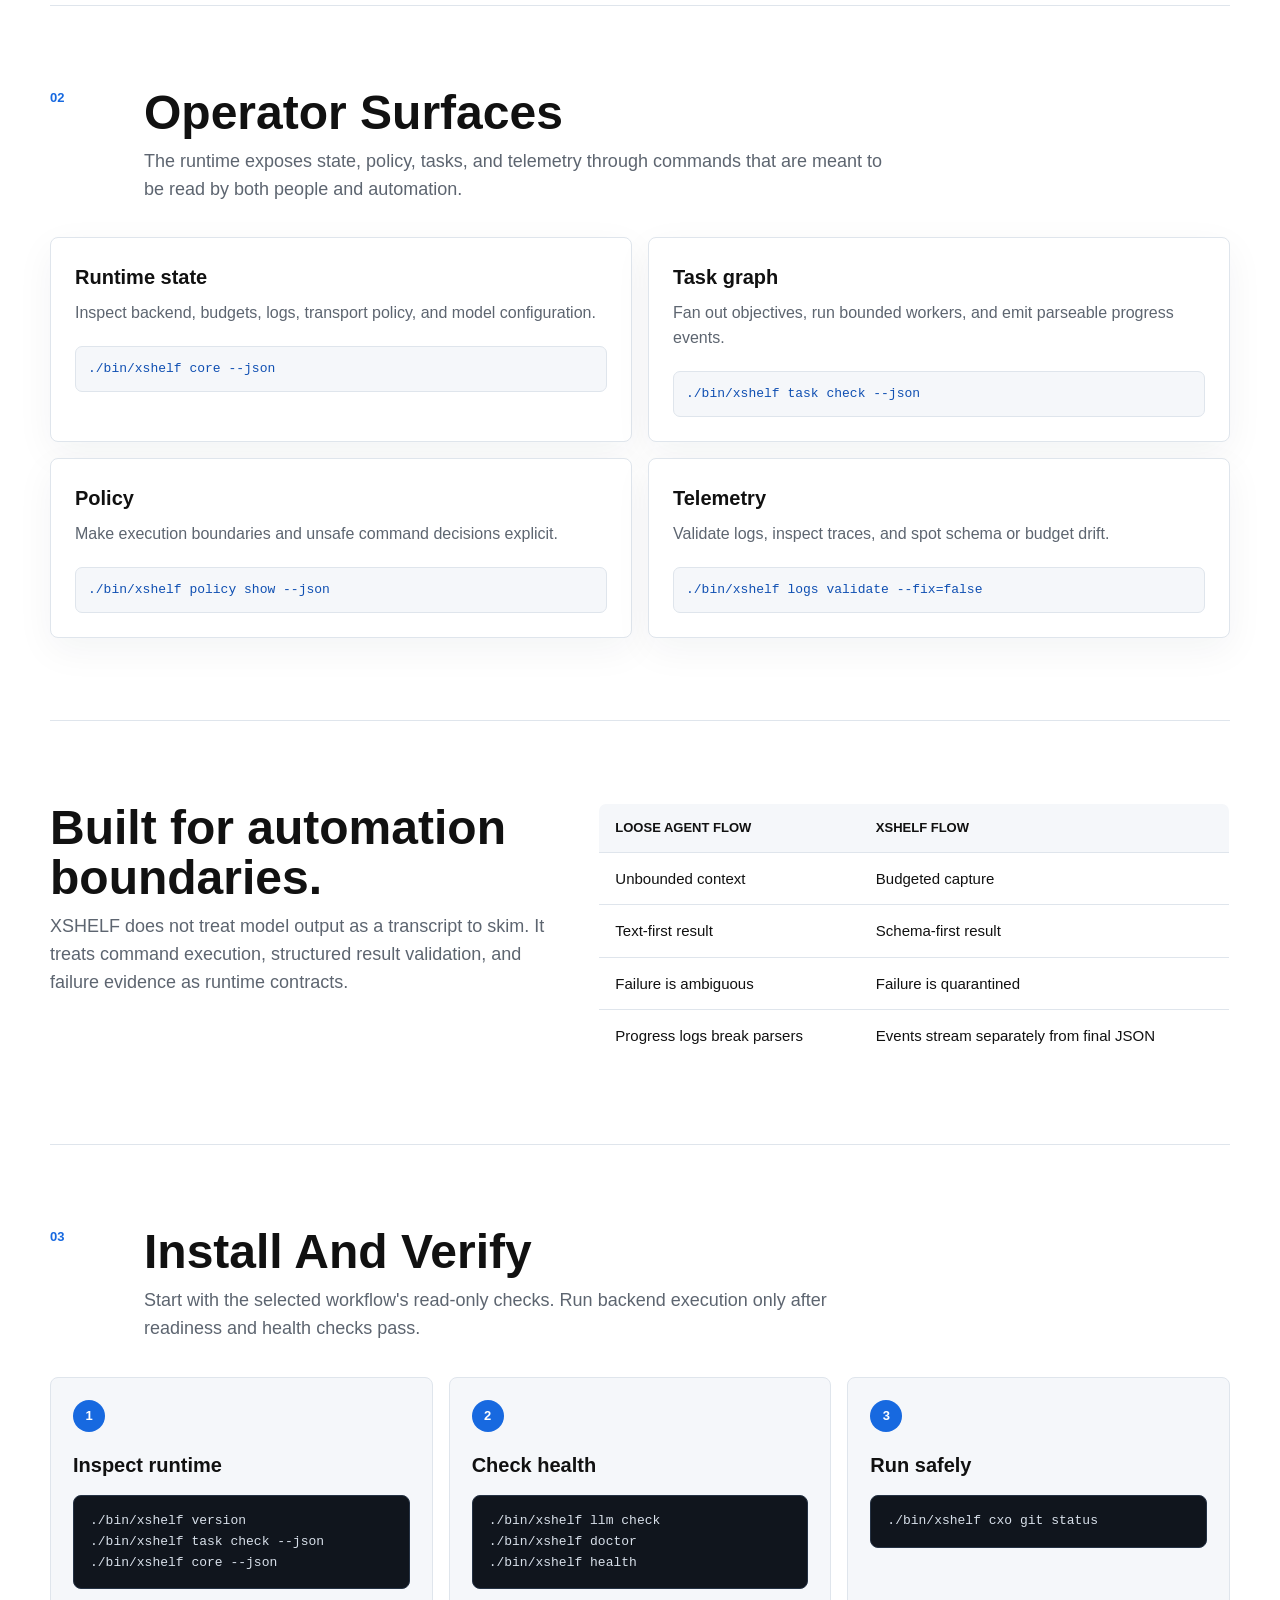
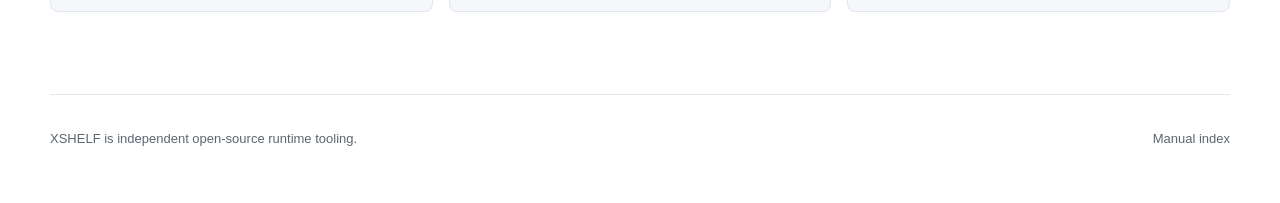
==== commit b1c7b28e: "Publish web landing page" ====
--- a/index.html
+++ b/index.html
@@ -16,9 +16,12 @@
         <a href="#pipeline">Pipeline</a>
         <a href="#capabilities">Capabilities</a>
         <a href="#install">Install</a>
-        <a href="./docs/manuals/02_web/CX_MANUAL_MASTER.html">Manual</a>
+        <a href="./docs/manuals/02_web/CX_MANUAL_MASTER.html" data-manual-link>Reference</a>
       </nav>
-      <a class="header-action" href="./docs/manuals/02_web/CX_MANUAL_MASTER.html">Open Manual</a>
+      <div class="header-actions">
+        <a class="header-action secondary" href="https://github.com/fugamante/XSHELF">GitHub repo</a>
+        <a class="header-action" href="./docs/manuals/02_web/CX_MANUAL_MASTER.html" data-manual-link>Open Reference</a>
+      </div>
     </header>
 
     <main id="top">
@@ -29,11 +32,21 @@
           <p class="lead">
             XSHELF wraps repository commands with bounded capture, schema-checked
             outputs, explicit execution policy, and replayable telemetry for
-            CI and local automation.
+            CI and local automation. Make LLM-assisted repo automation parseable,
+            bounded, and replayable.
           </p>
           <div class="hero-actions" aria-label="Primary actions">
-            <a class="button primary" href="#install">Try it</a>
-            <a class="button secondary" href="./docs/manuals/02_web/CX_MANUAL_MASTER.html">Read manual</a>
+            <a class="button primary" href="#install" data-try-action>Start verification</a>
+            <a class="button secondary" href="./docs/manuals/02_web/CX_MANUAL_MASTER.html" data-manual-link>Read reference</a>
+          </div>
+          <div class="mobile-link-row" aria-label="Secondary actions">
+            <a href="https://github.com/fugamante/XSHELF">GitHub repo</a>
+            <a href="./docs/manuals/02_web/CX_MANUAL_MASTER.html" data-manual-link>Reference</a>
+          </div>
+          <div class="safe-command" aria-label="Safe first command">
+            <span>Safe first command</span>
+            <code data-safe-command>./bin/xshelf task check --json</code>
+            <button type="button" data-copy-safe>Copy</button>
           </div>
           <dl class="status-strip" aria-label="Runtime proof points">
             <div>
@@ -52,15 +65,16 @@
         </div>
 
         <div class="terminal-stack">
-          <section class="quick-tabs" aria-label="Runtime surfaces">
-            <button type="button" class="active" data-surface-tab="operator">Operator</button>
-            <button type="button" data-surface-tab="ci">CI</button>
-            <button type="button" data-surface-tab="local">Local models</button>
+          <section class="quick-tabs terminal-tabs" aria-label="Runtime surfaces">
+            <button type="button" class="active" data-surface-tab="operator">Runtime check</button>
+            <button type="button" data-surface-tab="ci">CI gate</button>
+            <button type="button" data-surface-tab="local">Local model</button>
+            <button type="button" data-surface-tab="schema">Schema failure</button>
           </section>
 
           <div class="terminal-panel" aria-label="XSHELF terminal preview">
             <div class="terminal-top">
-              <span>operator proof</span>
+              <span data-terminal-title>runtime check</span>
               <div class="terminal-tools">
                 <button type="button" class="copy-command" data-copy-terminal>Copy</button>
                 <div class="window-dots" aria-hidden="true">
@@ -68,13 +82,13 @@
                 </div>
               </div>
             </div>
-            <pre><code data-terminal-code>$ ./bin/xshelf core --json
+            <pre><code data-terminal-code>$ ./bin/xshelf task check --json
 {
+  "contract_version": "task-check.v1",
   "runtime": "rust",
-  "entrypoint": "xshelf",
-  "policy": "explicit",
-  "logs": ".cx/cxlogs/runs.jsonl",
-  "quarantine": ".cx/quarantine"
+  "strict_plan_ok": true,
+  "can_execute": true,
+  "log_file": ".cx/cxlogs/runs.jsonl"
 }</code></pre>
             <div class="terminal-footer" aria-live="polite">
               <span data-terminal-caption>Capture -&gt; Budget -&gt; Validate -&gt; Telemetry</span>
@@ -82,6 +96,25 @@
             </div>
           </div>
         </div>
+      </section>
+
+      <section class="proof-band" aria-label="Contract proof">
+        <article data-proof-key="readiness">
+          <span>task-check.v1</span>
+          <strong>Readiness is a parseable contract</strong>
+        </article>
+        <article data-proof-key="events">
+          <span>task-events.v1</span>
+          <strong>Progress stream stays off stdout</strong>
+        </article>
+        <article data-proof-key="backend">
+          <span>model registry</span>
+          <strong>Backend selection stays explicit</strong>
+        </article>
+        <article data-proof-key="quarantine">
+          <span>quarantine</span>
+          <strong>Invalid output gets a replay handle</strong>
+        </article>
       </section>
 
       <section id="pipeline" class="section-block">
@@ -179,6 +212,10 @@
               <td>Failure is ambiguous</td>
               <td>Failure is quarantined</td>
             </tr>
+            <tr>
+              <td>Progress logs break parsers</td>
+              <td>Events stream separately from final JSON</td>
+            </tr>
           </tbody>
         </table>
       </section>
@@ -189,8 +226,8 @@
           <div>
             <h2>Install And Verify</h2>
             <p>
-              Start with read-only inspection. Run backend execution only after
-              readiness and health checks pass.
+              Start with the selected workflow's read-only checks. Run backend
+              execution only after readiness and health checks pass.
             </p>
           </div>
         </div>
@@ -226,15 +263,18 @@
       (() => {
         const surfaces = {
           operator: {
+            title: "runtime check",
+            safeCommand: "./bin/xshelf task check --json",
+            proof: "readiness",
             status: ["Rust canonical", "JSON contracts", "Replayable"],
             caption: "Capture -> Budget -> Validate -> Telemetry",
-            terminal: `$ ./bin/xshelf core --json
+            terminal: `$ ./bin/xshelf task check --json
 {
+  "contract_version": "task-check.v1",
   "runtime": "rust",
-  "entrypoint": "xshelf",
-  "policy": "explicit",
-  "logs": ".cx/cxlogs/runs.jsonl",
-  "quarantine": ".cx/quarantine"
+  "strict_plan_ok": true,
+  "can_execute": true,
+  "log_file": ".cx/cxlogs/runs.jsonl"
 }`,
             steps: [
               ["Inspect runtime", "./bin/xshelf version\n./bin/xshelf task check --json\n./bin/xshelf core --json"],
@@ -243,6 +283,9 @@
             ],
           },
           ci: {
+            title: "ci gate",
+            safeCommand: "./bin/xshelf task run-all --status pending --events-jsonl --json",
+            proof: "events",
             status: ["Parseable stdout", "Explicit policy", "Guarded checks"],
             caption: "Plan -> Gate -> Execute -> Validate",
             terminal: `$ ./bin/xshelf task run-all --status pending --events-jsonl --json
@@ -259,12 +302,15 @@
             ],
           },
           local: {
+            title: "local model",
+            safeCommand: "./bin/xshelf llm check",
+            proof: "backend",
             status: ["Backend visible", "Model explicit", "Smoke checked"],
             caption: "Select -> Inspect -> Smoke -> Route",
-            terminal: `$ ./bin/xshelf llm models inspect local_qwen --json
+            terminal: `$ ./bin/xshelf llm models inspect local_mlx --json
 {
   "backend": "mlx",
-  "model": "mlx-community/Qwen2.5-1.5B-Instruct-4bit",
+  "model": "$MLX_MODEL_ID",
   "transport": "process",
   "status": "configured"
 }`,
@@ -274,14 +320,39 @@
               ["Smoke route", "./bin/xshelf llm smoke \"Respond with OK only.\"\n./bin/xshelf cxo git status"],
             ],
           },
+          schema: {
+            title: "schema failure",
+            safeCommand: "./bin/xshelf quarantine list",
+            proof: "quarantine",
+            status: ["Failure handled", "Replay handle", "Stdout guarded"],
+            caption: "Validate -> Quarantine -> Replay -> Repair",
+            terminal: `$ ./bin/xshelf diffsum-staged | jq .
+schema validation failed
+quarantine_id: q_20260528_143012
+raw_response: .cx/quarantine/q_20260528_143012.json
+
+$ ./bin/xshelf replay q_20260528_143012`,
+            steps: [
+              ["Validate schema", "./bin/xshelf commitjson | jq .\n./bin/xshelf diffsum-staged | jq ."],
+              ["Inspect failure", "./bin/xshelf quarantine list\n./bin/xshelf quarantine show <id>"],
+              ["Replay safely", "./bin/xshelf replay <id>\n./bin/xshelf logs validate --fix=false"],
+            ],
+          },
         };
 
         const tabs = [...document.querySelectorAll("[data-surface-tab]")];
         const terminal = document.querySelector("[data-terminal-code]");
+        const terminalTitle = document.querySelector("[data-terminal-title]");
         const caption = document.querySelector("[data-terminal-caption]");
         const statusValues = [...document.querySelectorAll(".status-strip dd")];
         const stepCards = [...document.querySelectorAll("[data-step-card]")];
+        const proofCards = [...document.querySelectorAll("[data-proof-key]")];
         const copyButton = document.querySelector("[data-copy-terminal]");
+        const safeCommand = document.querySelector("[data-safe-command]");
+        const safeCopy = document.querySelector("[data-copy-safe]");
+        const tryAction = document.querySelector("[data-try-action]");
+        const manualLinks = [...document.querySelectorAll("[data-manual-link]")];
+        let currentSurface = "operator";
 
         function activate(name) {
           const surface = surfaces[name] || surfaces.operator;
@@ -290,8 +361,15 @@
             tab.classList.toggle("active", selected);
             tab.setAttribute("aria-pressed", String(selected));
           });
+          currentSurface = name;
+          terminalTitle.textContent = surface.title;
           terminal.textContent = surface.terminal;
           caption.textContent = surface.caption;
+          safeCommand.textContent = surface.safeCommand;
+          proofCards.forEach((card) => {
+            const active = card.dataset.proofKey === surface.proof;
+            card.classList.toggle("active", active);
+          });
           statusValues.forEach((node, index) => {
             node.textContent = surface.status[index];
           });
@@ -301,20 +379,61 @@
             card.querySelector("[data-step-code]").textContent = step[1];
           });
           copyButton.textContent = "Copy";
+          safeCopy.textContent = "Copy";
         }
 
         tabs.forEach((tab) => {
           tab.setAttribute("aria-pressed", String(tab.classList.contains("active")));
           tab.addEventListener("click", () => activate(tab.dataset.surfaceTab));
         });
+        activate(currentSurface);
+
+        async function copyText(text) {
+          try {
+            if (navigator.clipboard && navigator.clipboard.writeText) {
+              await navigator.clipboard.writeText(text);
+              return true;
+            }
+          } catch (_error) {
+            /* Fall back below for local file previews and older browsers. */
+          }
+
+          const textarea = document.createElement("textarea");
+          textarea.value = text;
+          textarea.setAttribute("readonly", "");
+          textarea.style.position = "fixed";
+          textarea.style.left = "-9999px";
+          document.body.appendChild(textarea);
+          textarea.select();
+          try {
+            return document.execCommand("copy");
+          } catch (_error) {
+            return false;
+          } finally {
+            textarea.remove();
+          }
+        }
 
         copyButton.addEventListener("click", async () => {
-          try {
-            await navigator.clipboard.writeText(terminal.textContent);
-            copyButton.textContent = "Copied";
-          } catch (_error) {
-            copyButton.textContent = "Select text";
-          }
+          copyButton.textContent = (await copyText(terminal.textContent)) ? "Copied" : "Select text";
+        });
+
+        safeCopy.addEventListener("click", async () => {
+          safeCopy.textContent = (await copyText(safeCommand.textContent)) ? "Copied" : "Select";
+        });
+
+        tryAction.addEventListener("click", (event) => {
+          event.preventDefault();
+          const install = document.querySelector("#install");
+          activate(currentSurface);
+          install.scrollIntoView({ behavior: "smooth", block: "start" });
+        });
+
+        manualLinks.forEach((link) => {
+          link.addEventListener("click", (event) => {
+            event.preventDefault();
+            window.location.assign(new URL(link.getAttribute("href"), window.location.href).href);
+          });
         });
       })();
     </script>
--- a/docs/manuals/02_web/apple.css
+++ b/docs/manuals/02_web/apple.css
@@ -98,10 +98,22 @@
   font-weight: 650;
 }
 
+.header-actions {
+  display: inline-flex;
+  align-items: center;
+  gap: 10px;
+}
+
 .header-action {
   padding: 0 16px;
   background: var(--blue);
   color: #ffffff;
+}
+
+.header-action.secondary {
+  border: 1px solid var(--line);
+  background: #ffffff;
+  color: var(--ink);
 }
 
 main,
@@ -158,7 +170,11 @@
   display: flex;
   flex-wrap: wrap;
   gap: 12px;
-  margin-bottom: 38px;
+  margin-bottom: 16px;
+}
+
+.mobile-link-row {
+  display: none;
 }
 
 .button {
@@ -178,6 +194,10 @@
   background: var(--blue-dark);
 }
 
+.header-action.secondary:hover {
+  background: var(--soft);
+}
+
 .button.secondary {
   background: #ffffff;
   color: var(--ink);
@@ -214,10 +234,53 @@
   font-weight: 680;
 }
 
+.safe-command {
+  display: grid;
+  grid-template-columns: max-content minmax(0, 1fr) max-content;
+  gap: 10px;
+  align-items: center;
+  max-width: 640px;
+  margin-bottom: 30px;
+  padding: 8px;
+  border: 1px solid var(--line);
+  border-radius: 8px;
+  background: var(--soft);
+}
+
+.safe-command span {
+  padding-left: 8px;
+  color: var(--muted);
+  font-size: 12px;
+  font-weight: 750;
+  text-transform: uppercase;
+}
+
+.safe-command code {
+  min-width: 0;
+  overflow: hidden;
+  color: var(--blue-dark);
+  font-size: 13px;
+  font-weight: 700;
+  text-overflow: ellipsis;
+  white-space: nowrap;
+}
+
+.safe-command button {
+  min-height: 32px;
+  padding: 0 12px;
+  border: 1px solid var(--line);
+  border-radius: 7px;
+  background: #ffffff;
+  color: var(--ink);
+  font-size: 12px;
+  font-weight: 750;
+  cursor: pointer;
+}
+
 .terminal-panel {
   overflow: hidden;
   border: 1px solid #253244;
-  border-radius: 10px;
+  border-radius: 0 0 10px 10px;
   background: var(--terminal);
   box-shadow: var(--shadow);
 }
@@ -225,7 +288,7 @@
 .terminal-stack {
   display: grid;
   align-content: center;
-  gap: 14px;
+  gap: 0;
 }
 
 .terminal-top,
@@ -312,6 +375,7 @@
 
 .quick-tabs {
   display: flex;
+  flex-wrap: wrap;
   width: fit-content;
   margin: -22px auto 70px;
   padding: 4px;
@@ -321,8 +385,14 @@
 }
 
 .terminal-stack .quick-tabs {
-  justify-self: center;
+  justify-self: stretch;
+  width: 100%;
   margin: 0;
+  border-color: var(--line);
+  border-bottom: 0;
+  border-radius: 10px 10px 0 0;
+  background: #eef2f7;
+  box-shadow: 0 10px 30px rgba(15, 32, 56, 0.06);
 }
 
 .quick-tabs button {
@@ -337,6 +407,12 @@
   cursor: pointer;
 }
 
+.terminal-stack .quick-tabs button {
+  flex: 1 1 0;
+  min-height: 42px;
+  border-radius: 7px 7px 0 0;
+}
+
 .quick-tabs .active {
   background: #ffffff;
   color: var(--ink);
@@ -345,10 +421,60 @@
 
 .quick-tabs button:focus-visible,
 .copy-command:focus-visible,
+.safe-command button:focus-visible,
 .button:focus-visible,
 .header-action:focus-visible {
   outline: 2px solid var(--blue);
   outline-offset: 2px;
+}
+
+.proof-band {
+  display: grid;
+  grid-template-columns: repeat(4, minmax(0, 1fr));
+  gap: 1px;
+  margin: 0 0 22px;
+  overflow: hidden;
+  border: 1px solid var(--line);
+  border-radius: 8px;
+  background: var(--line);
+}
+
+.proof-band article {
+  position: relative;
+  min-height: 112px;
+  padding: 20px;
+  background: #ffffff;
+}
+
+.proof-band article::before {
+  position: absolute;
+  inset: 0 auto 0 0;
+  width: 3px;
+  background: transparent;
+  content: "";
+}
+
+.proof-band article.active {
+  background: #f8fbff;
+}
+
+.proof-band article.active::before {
+  background: var(--blue);
+}
+
+.proof-band span {
+  display: block;
+  margin-bottom: 18px;
+  color: var(--blue);
+  font-size: 12px;
+  font-weight: 750;
+  text-transform: uppercase;
+}
+
+.proof-band strong {
+  display: block;
+  font-size: 16px;
+  line-height: 1.35;
 }
 
 .section-block,
@@ -526,6 +652,131 @@
   align-items: start;
 }
 
+.manual-shell {
+  display: grid;
+  grid-template-columns: minmax(0, 260px) minmax(0, 1fr);
+  gap: 56px;
+  align-items: start;
+  padding: 52px 0 82px;
+}
+
+.manual-page .site-header {
+  background: rgba(255, 255, 255, 0.94);
+}
+
+.manual-toc {
+  top: 92px;
+}
+
+.technical-manual {
+  min-width: 0;
+  max-width: 880px;
+}
+
+.manual-title {
+  padding-bottom: 34px;
+  border-bottom: 1px solid var(--line);
+}
+
+.manual-title h1 {
+  max-width: 820px;
+  margin-bottom: 16px;
+  font-size: clamp(42px, 5vw, 64px);
+  line-height: 1;
+}
+
+.manual-title p:not(.product-line) {
+  max-width: 740px;
+  margin-bottom: 26px;
+  color: var(--muted);
+  font-size: 18px;
+}
+
+.manual-meta {
+  display: grid;
+  grid-template-columns: 1fr;
+  gap: 10px;
+  margin: 0;
+}
+
+.manual-meta div {
+  display: grid;
+  grid-template-columns: 150px minmax(0, 1fr);
+  gap: 14px;
+  padding: 11px 0;
+  border-top: 1px solid var(--line);
+}
+
+.manual-meta dt {
+  color: var(--muted);
+  font-size: 12px;
+  font-weight: 750;
+  text-transform: uppercase;
+}
+
+.manual-meta dd {
+  min-width: 0;
+  margin: 0;
+  font-size: 13px;
+}
+
+.manual-meta code {
+  overflow-wrap: anywhere;
+}
+
+.manual-page code {
+  word-break: break-word;
+}
+
+.technical-manual > section {
+  padding: 48px 0;
+  border-bottom: 1px solid var(--line);
+}
+
+.technical-manual h2 {
+  font-size: 34px;
+}
+
+.technical-manual h3 {
+  margin-top: 26px;
+}
+
+.technical-manual p {
+  color: var(--muted);
+}
+
+.manual-note {
+  margin-top: 16px;
+  padding: 14px 16px;
+  border-left: 3px solid var(--blue);
+  border-radius: 8px;
+  background: var(--soft);
+  color: var(--muted);
+}
+
+.manual-note strong {
+  color: var(--ink);
+}
+
+.reference-grid {
+  display: grid;
+  grid-template-columns: repeat(2, minmax(0, 1fr));
+  gap: 16px;
+}
+
+.reference-grid article {
+  padding: 18px 20px;
+  border: 1px solid var(--line);
+  border-radius: 8px;
+  background: #ffffff;
+}
+
+.reference-grid ul {
+  margin: 12px 0 0;
+  padding-left: 20px;
+  color: var(--muted);
+}
+
 .toc {
   position: sticky;
   top: 92px;
@@ -597,7 +848,8 @@
 
   .hero,
   .compare-band,
-  .manual-layout {
+  .manual-layout,
+  .manual-shell {
     grid-template-columns: 1fr;
   }
 
@@ -609,12 +861,21 @@
 
   .pipeline-grid,
   .card-grid,
-  .steps {
+  .steps,
+  .proof-band {
     grid-template-columns: 1fr 1fr;
   }
 
   .toc {
     position: static;
+  }
+
+  .technical-manual {
+    max-width: none;
+  }
+
+  .manual-toc {
+    width: 100%;
   }
 }
 
@@ -629,7 +890,7 @@
     padding: 0 14px;
   }
 
-  .header-action {
+  .header-actions {
     display: none;
   }
 
@@ -639,14 +900,54 @@
 
   .lead {
     font-size: 17px;
+  }
+
+  .hero-actions {
+    margin-bottom: 10px;
+  }
+
+  .mobile-link-row {
+    display: flex;
+    gap: 14px;
+    margin-bottom: 16px;
+    color: var(--blue);
+    font-size: 13px;
+    font-weight: 750;
+  }
+
+  .mobile-link-row a {
+    padding: 4px 0;
   }
 
   .status-strip,
   .section-head,
   .pipeline-grid,
   .card-grid,
-  .steps {
+  .steps,
+  .reference-grid {
     grid-template-columns: 1fr;
+  }
+
+  .manual-shell {
+    padding-top: 34px;
+  }
+
+  .manual-toc {
+    display: grid;
+    grid-template-columns: 1fr 1fr;
+  }
+
+  .manual-toc .toc-title {
+    grid-column: 1 / -1;
+  }
+
+  .manual-title h1 {
+    font-size: 42px;
+  }
+
+  .manual-meta div {
+    grid-template-columns: 1fr;
+    gap: 4px;
   }
 
   .status-strip div + div {
@@ -665,9 +966,27 @@
   }
 
   .quick-tabs button {
-    flex: 1;
+    flex: 1 1 42%;
     padding: 0 8px;
     font-size: 12px;
+  }
+
+  .terminal-stack .quick-tabs button {
+    flex-basis: 50%;
+    border-radius: 7px;
+  }
+
+  .safe-command {
+    grid-template-columns: 1fr max-content;
+  }
+
+  .safe-command span {
+    grid-column: 1 / -1;
+    padding-left: 0;
+  }
+
+  .proof-band {
+    grid-template-columns: 1fr;
   }
 
   .section-block,
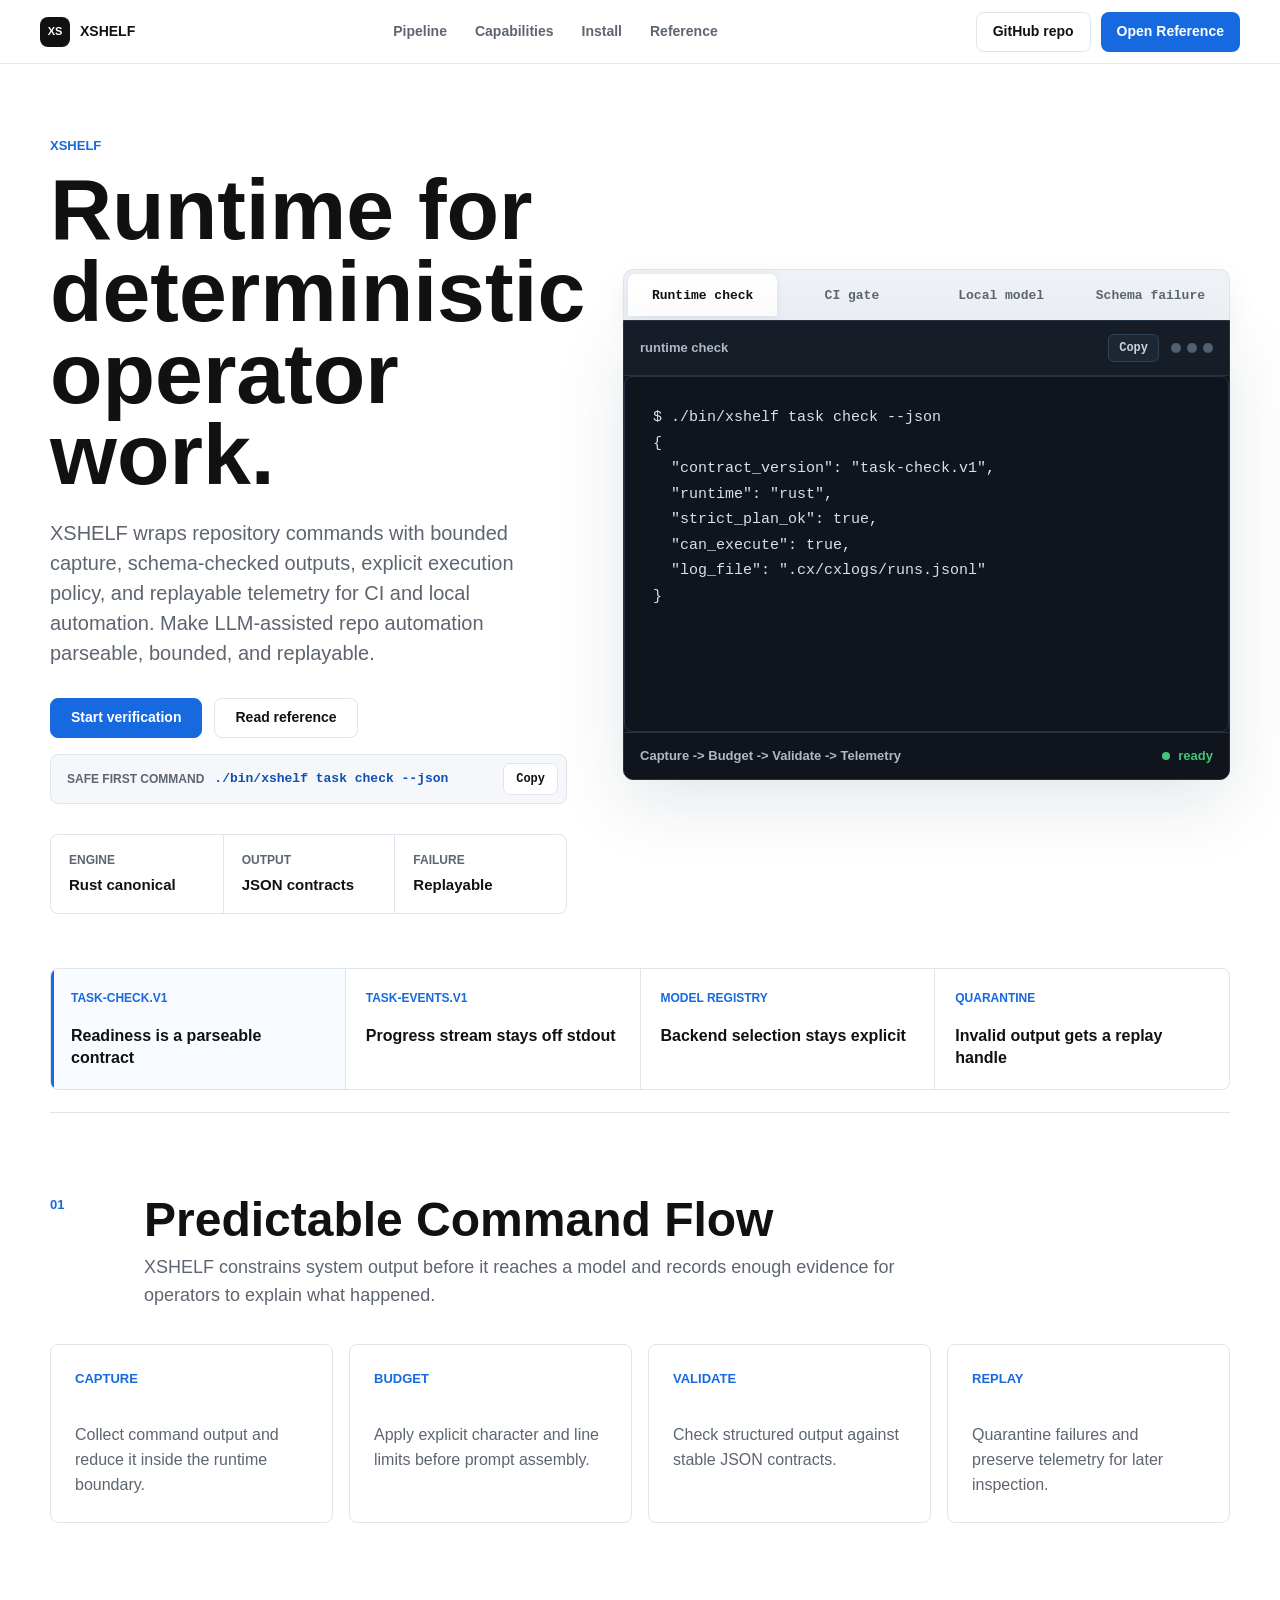
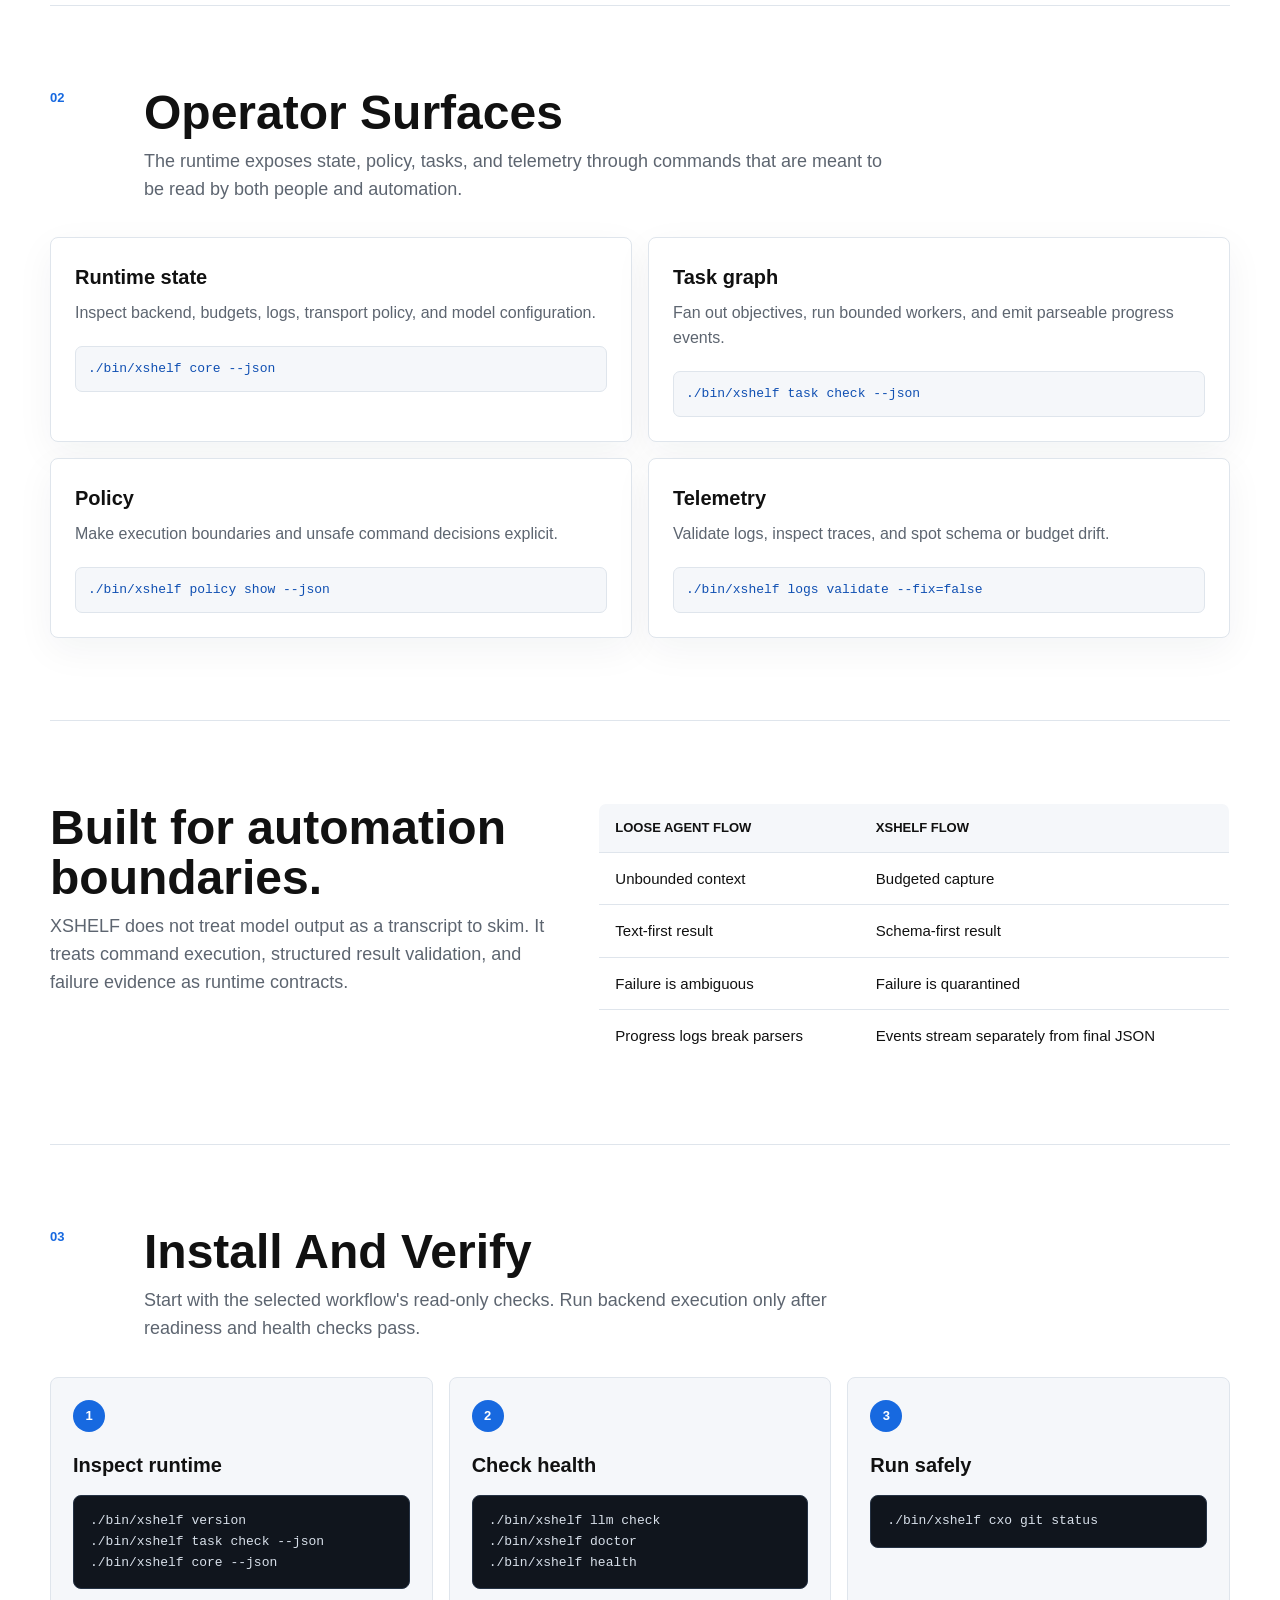
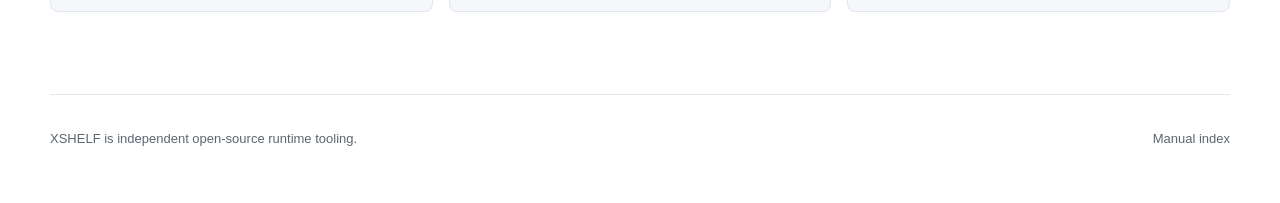
==== commit ffe0eeed: "Close landing status strip" ====
--- a/index.html
+++ b/index.html
@@ -27,7 +27,7 @@
     <main id="top">
       <section class="hero">
         <div class="hero-copy">
-          <p class="product-line">XSHELF (formerly CX)</p>
+          <p class="product-line">XSHELF</p>
           <h1>Runtime for deterministic operator work.</h1>
           <p class="lead">
             XSHELF wraps repository commands with bounded capture, schema-checked
--- a/docs/manuals/02_web/apple.css
+++ b/docs/manuals/02_web/apple.css
@@ -208,16 +208,16 @@
   grid-template-columns: repeat(3, minmax(0, 1fr));
   max-width: 640px;
   margin: 0;
-  border-top: 1px solid var(--line);
-  border-bottom: 1px solid var(--line);
+  overflow: hidden;
+  border: 1px solid var(--line);
+  border-radius: 8px;
 }
 
 .status-strip div {
-  padding: 16px 18px 16px 0;
+  padding: 16px 18px;
 }
 
 .status-strip div + div {
-  padding-left: 18px;
   border-left: 1px solid var(--line);
 }
 
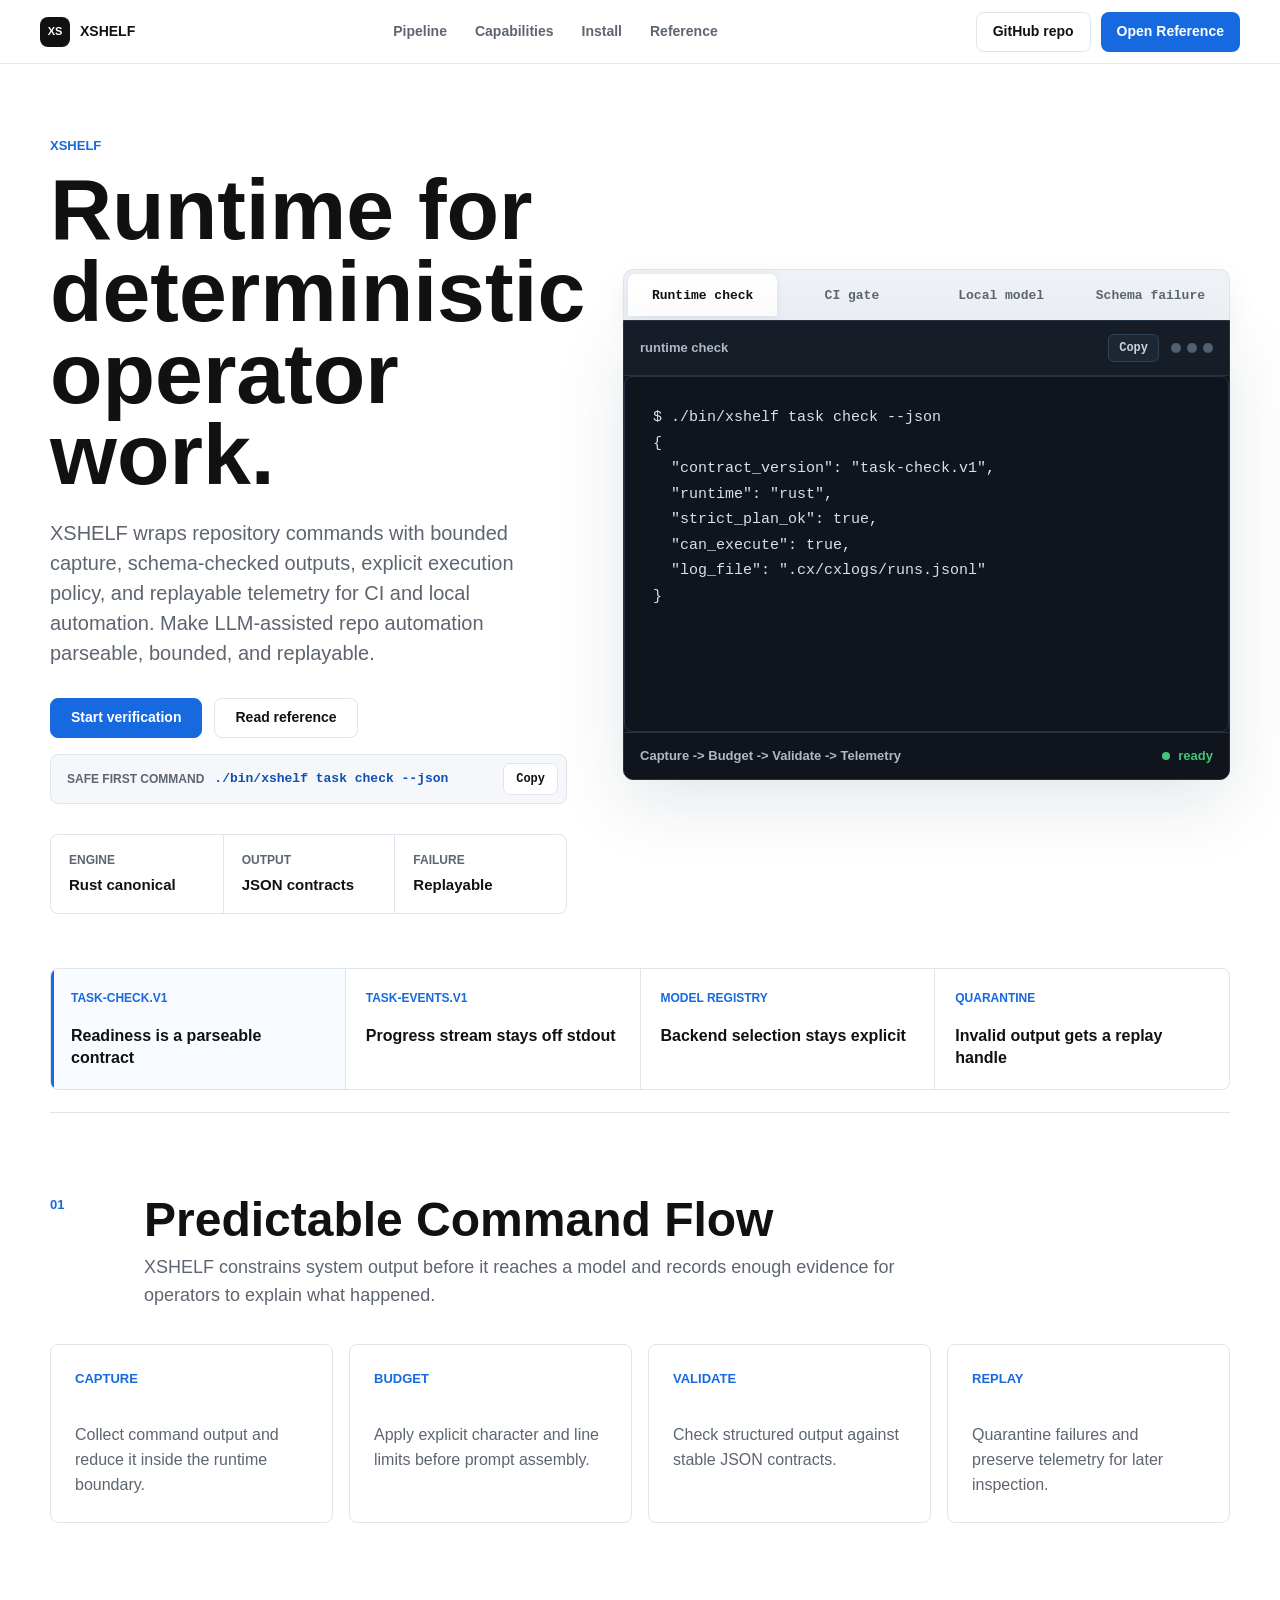
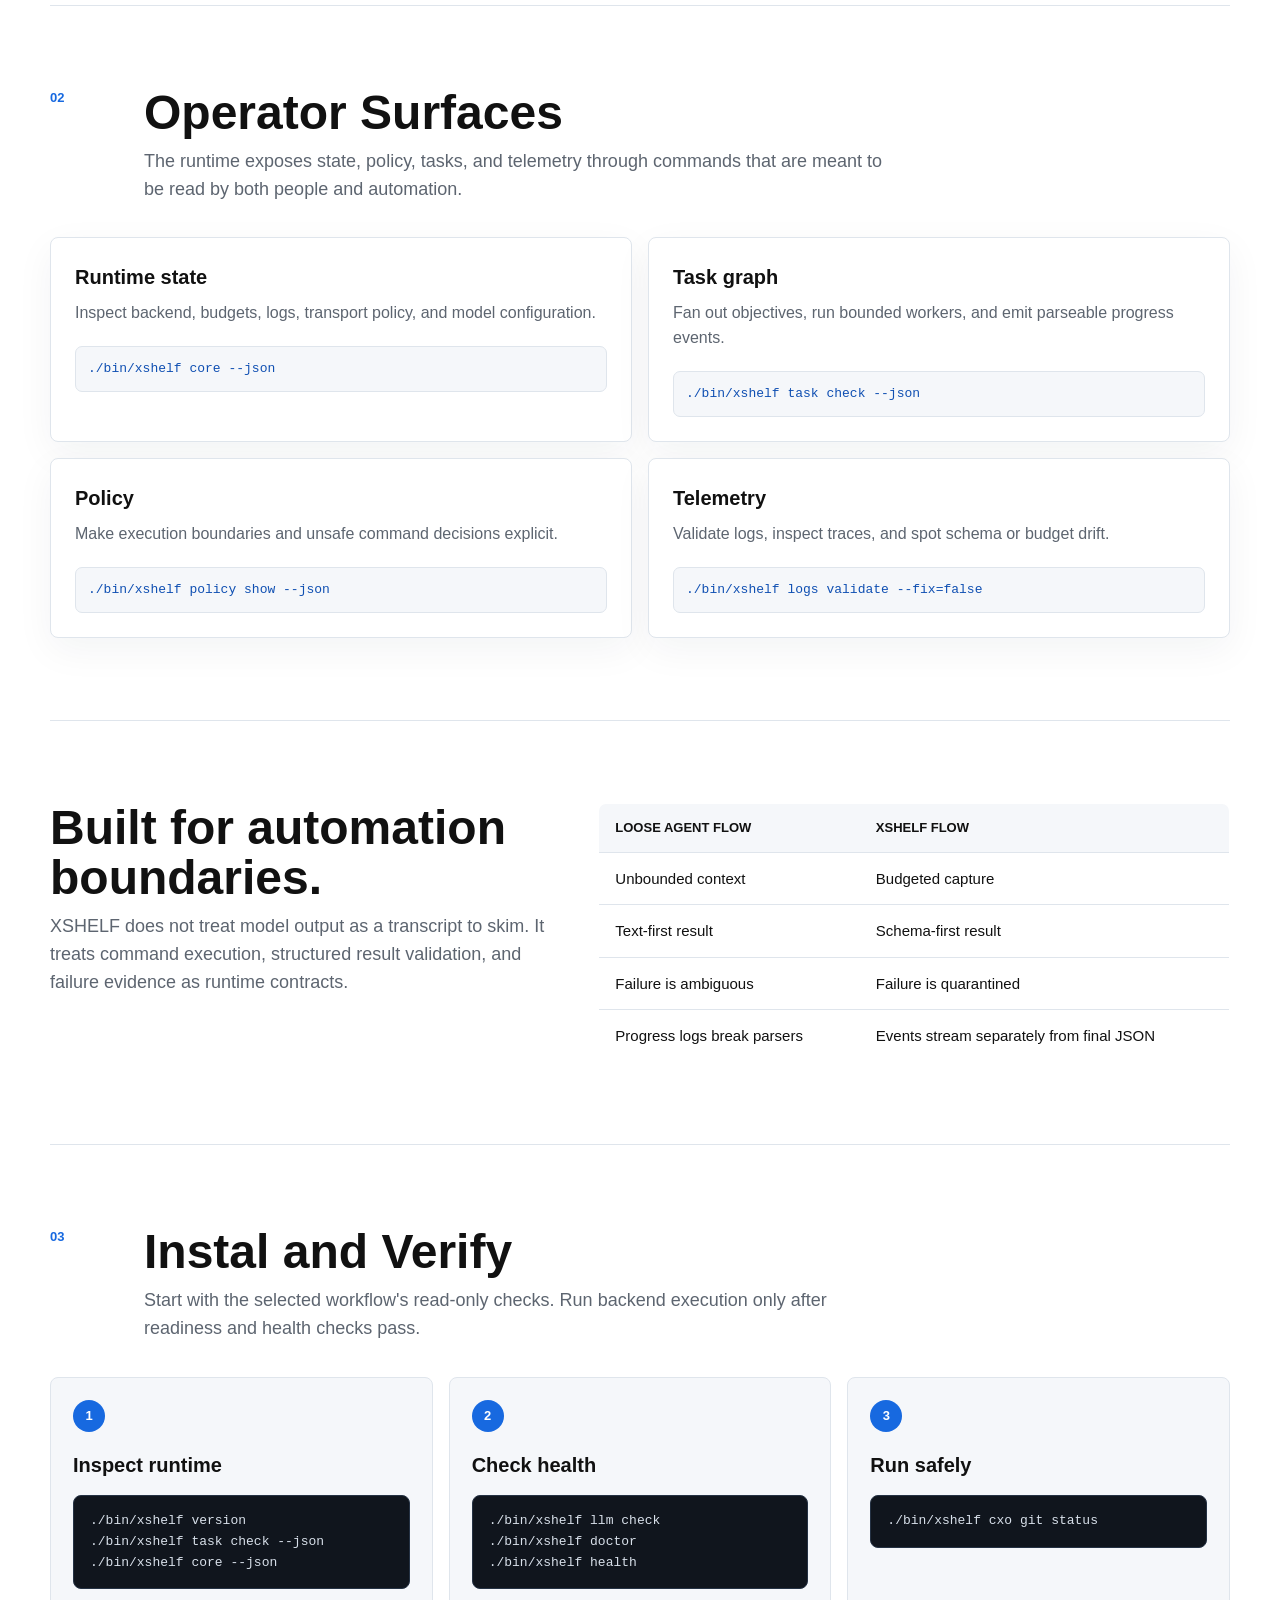
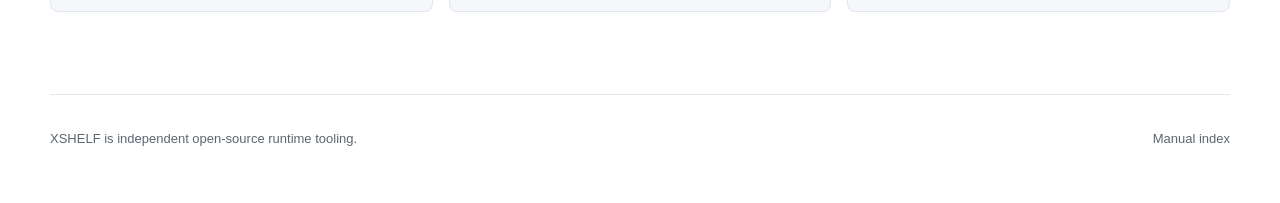
==== commit 6c4c77e9: "Rename install verify heading" ====
--- a/index.html
+++ b/index.html
@@ -224,7 +224,7 @@
         <div class="section-head">
           <span class="section-index">03</span>
           <div>
-            <h2>Install And Verify</h2>
+            <h2>Instal and Verify</h2>
             <p>
               Start with the selected workflow's read-only checks. Run backend
               execution only after readiness and health checks pass.
--- a/docs/manuals/02_web/apple.css
+++ b/docs/manuals/02_web/apple.css
@@ -951,7 +951,6 @@
   }
 
   .status-strip div + div {
-    padding-left: 0;
     border-top: 1px solid var(--line);
     border-left: 0;
   }
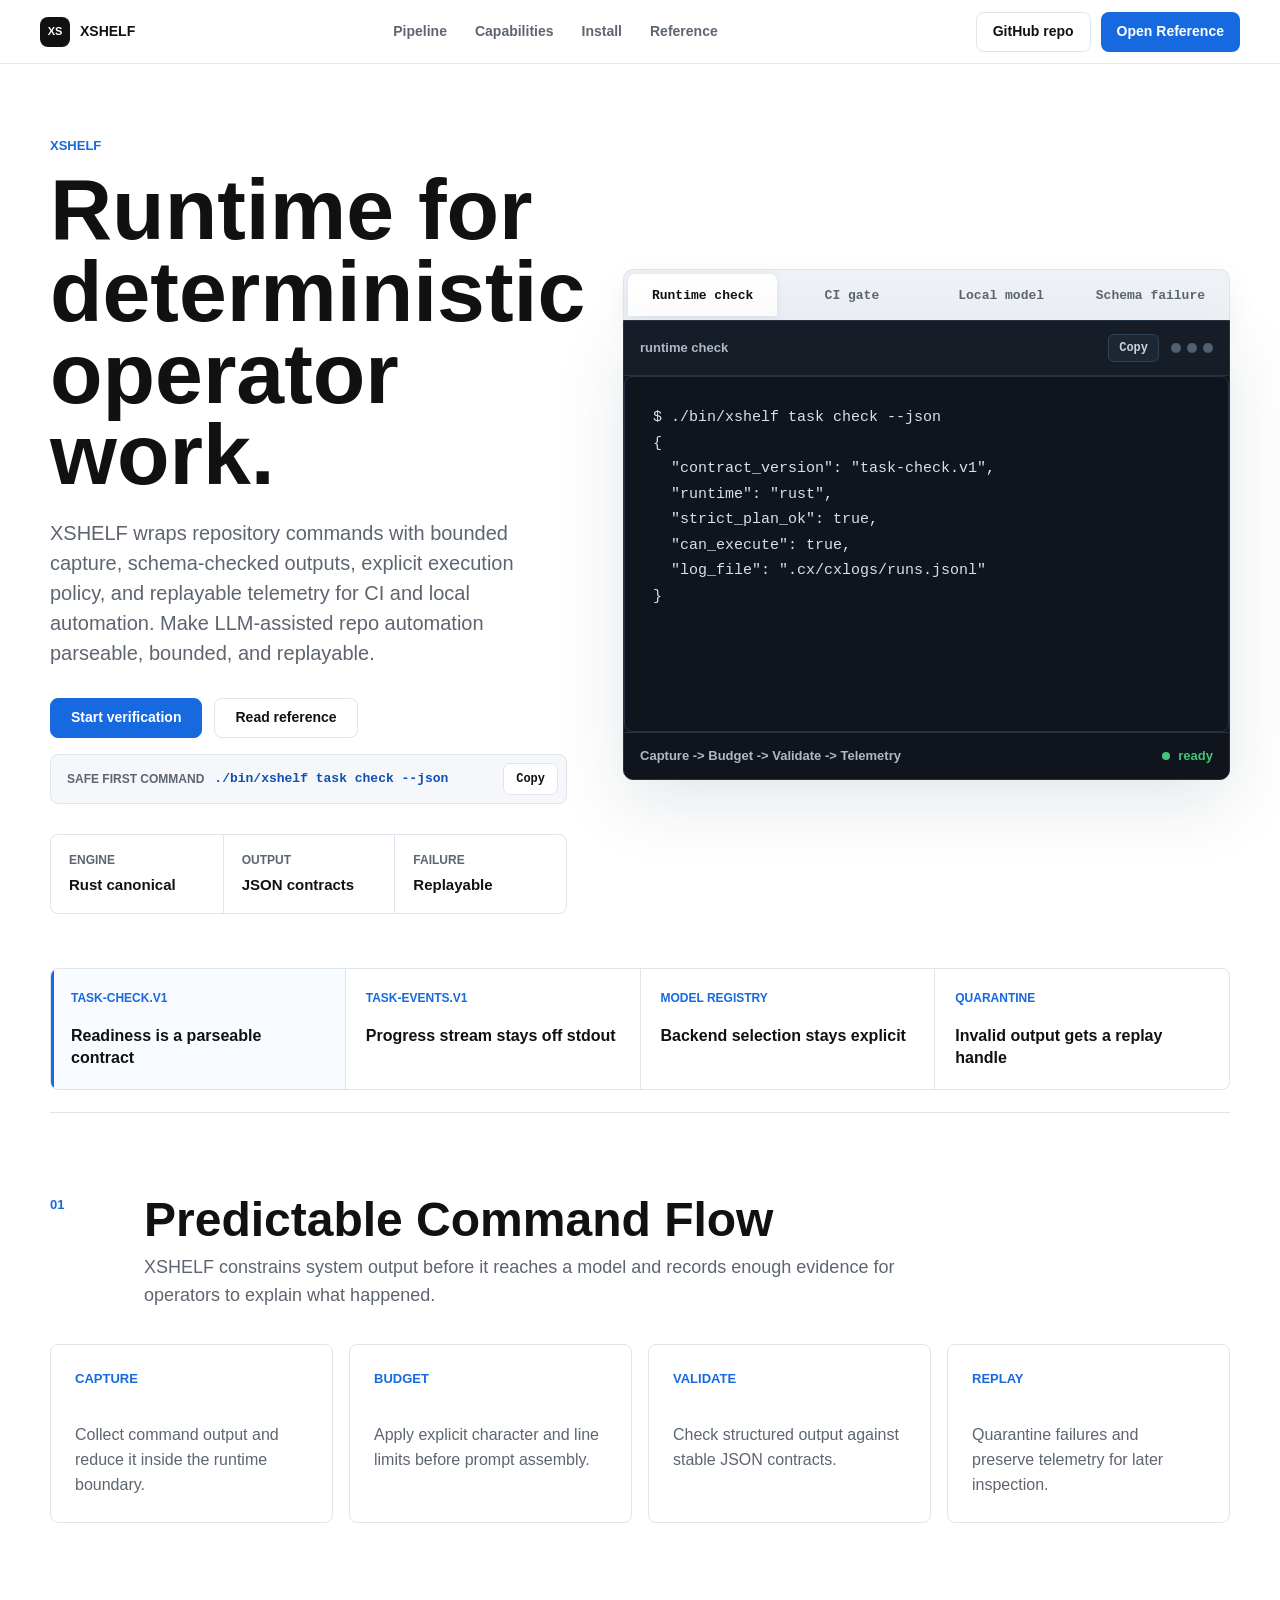
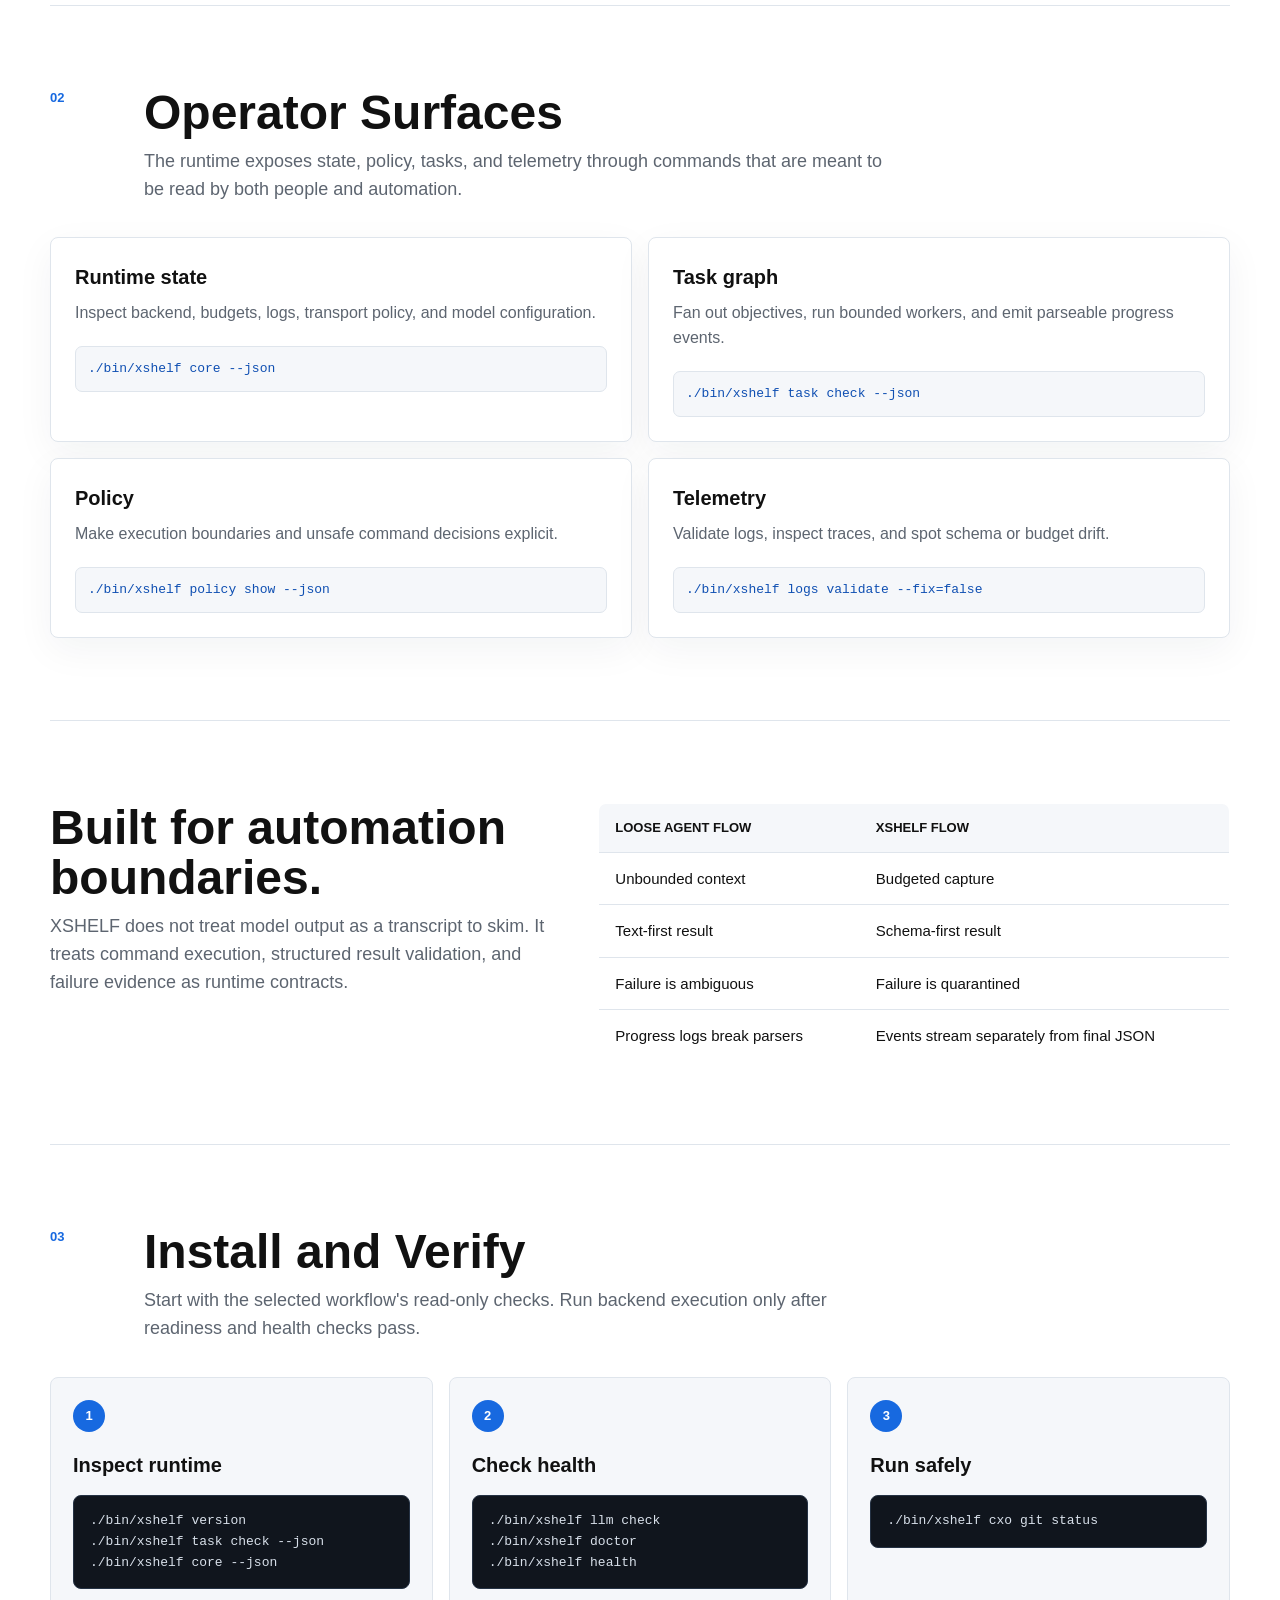
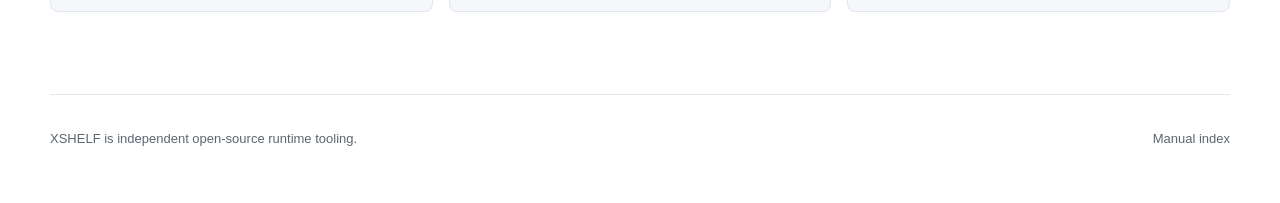
==== commit 1d6d2800: "Fix install heading spelling" ====
--- a/index.html
+++ b/index.html
@@ -224,7 +224,7 @@
         <div class="section-head">
           <span class="section-index">03</span>
           <div>
-            <h2>Instal and Verify</h2>
+            <h2>Install and Verify</h2>
             <p>
               Start with the selected workflow's read-only checks. Run backend
               execution only after readiness and health checks pass.
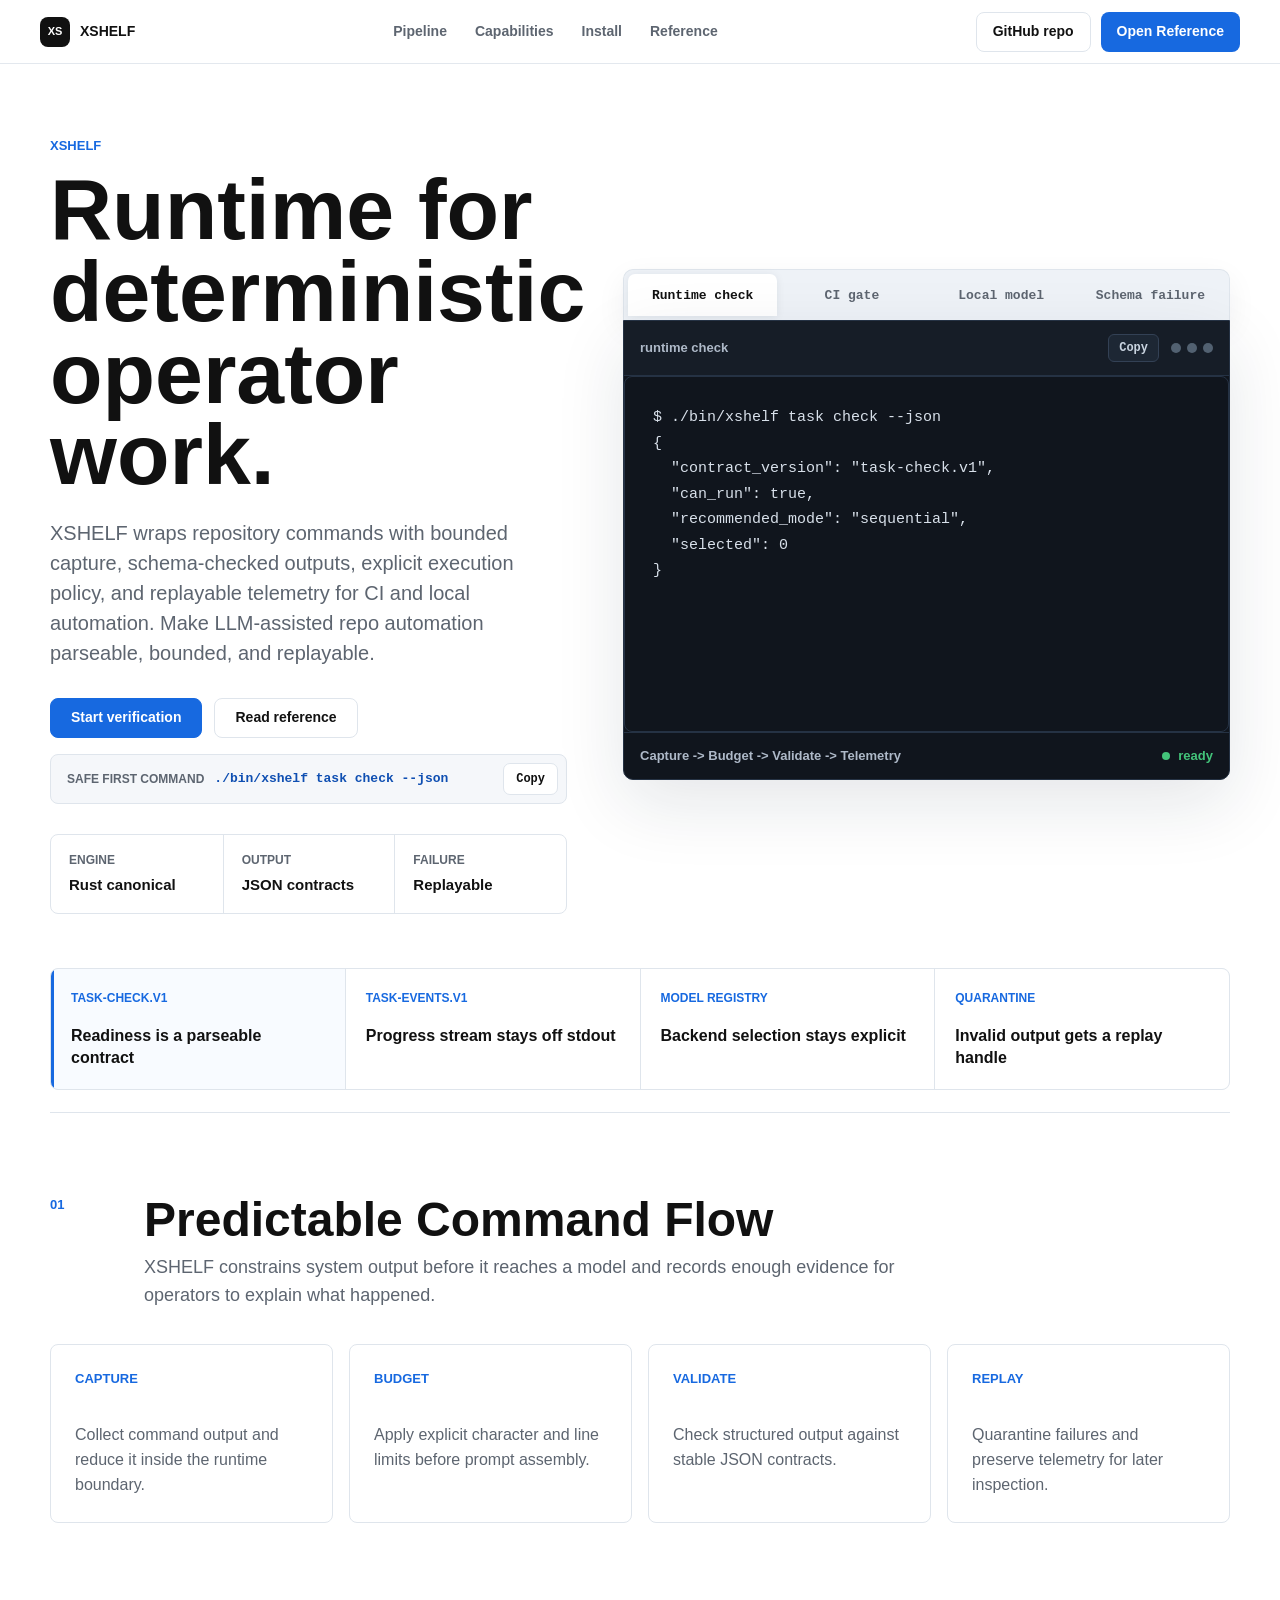
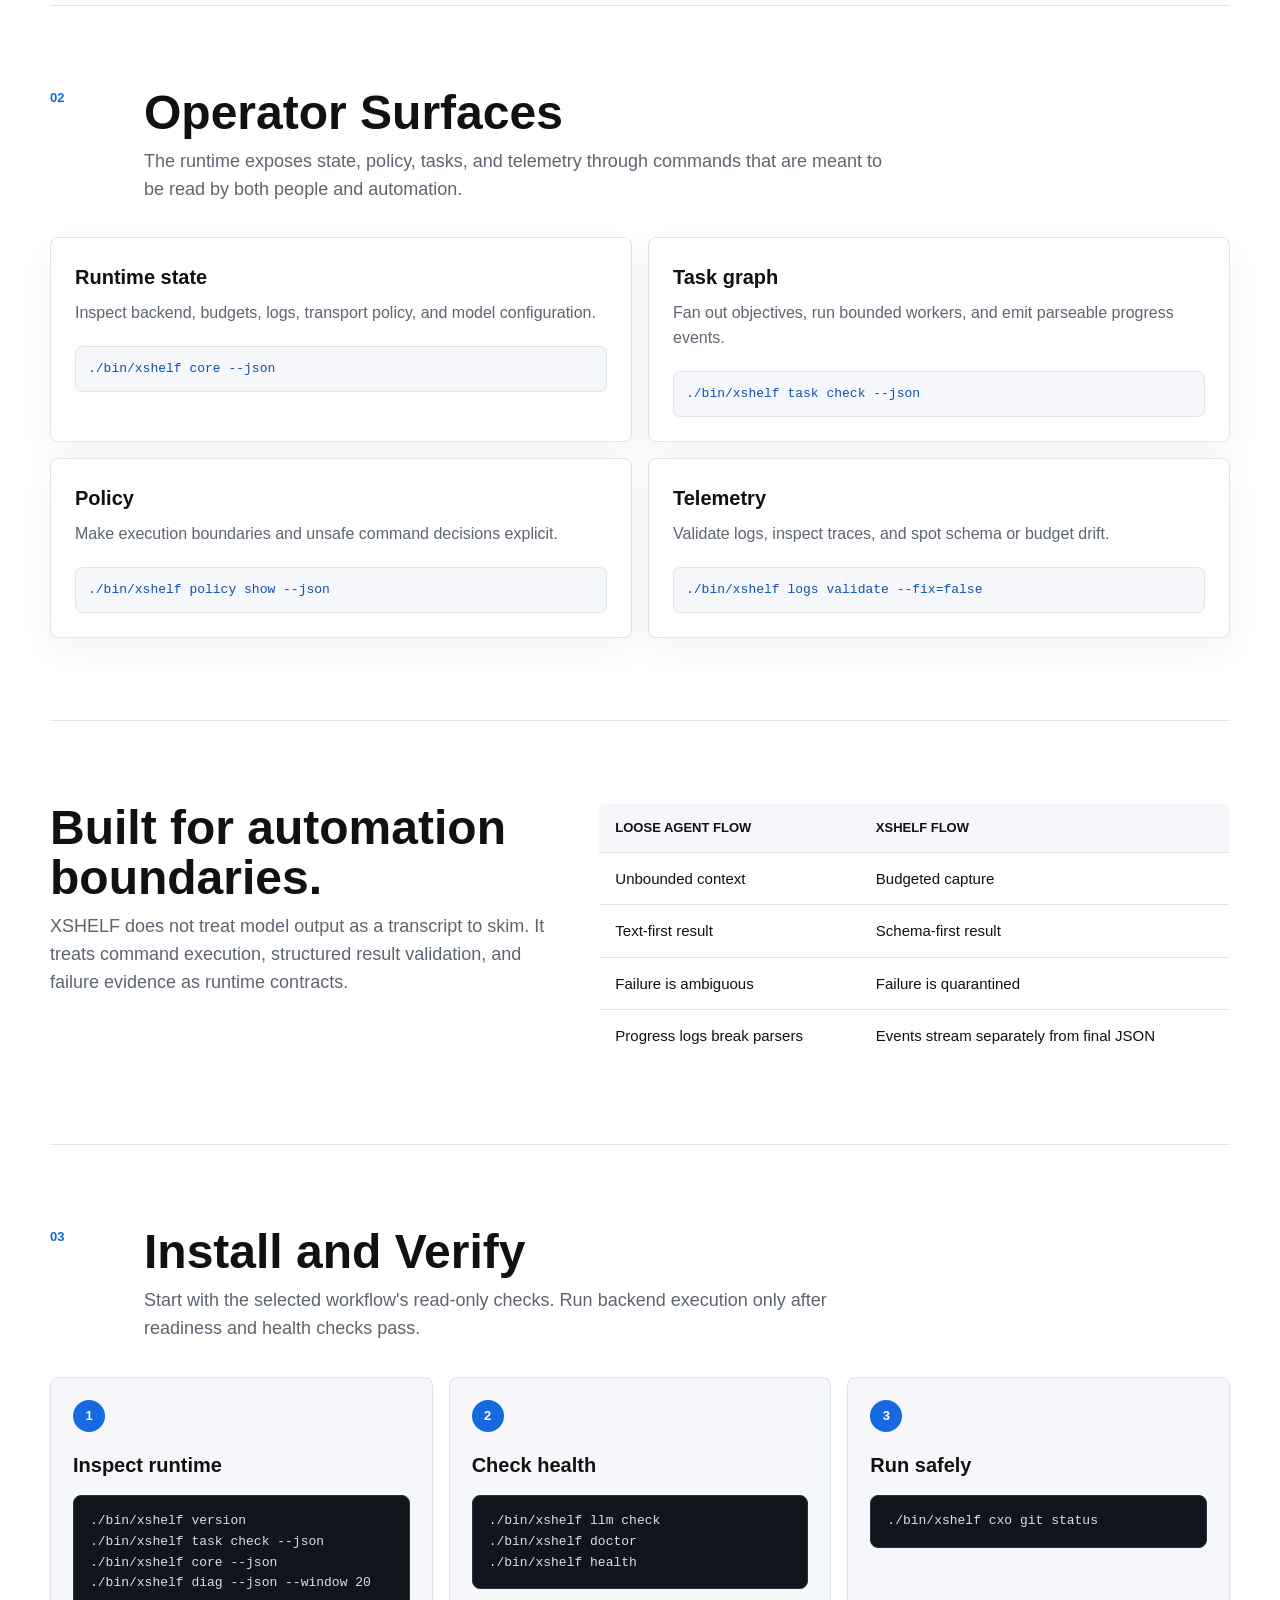
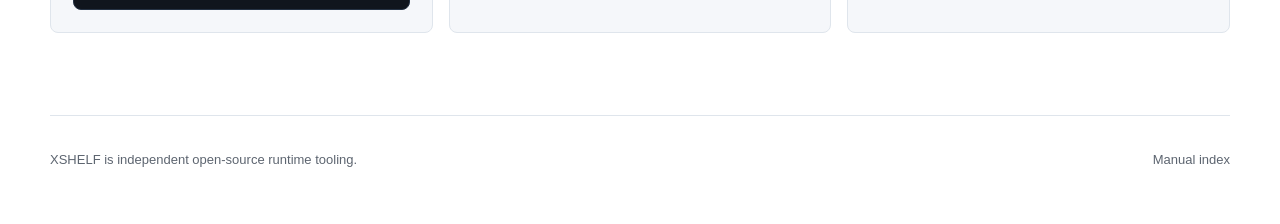
==== commit d55df482: "Prepare release readiness docs" ====
--- a/index.html
+++ b/index.html
@@ -85,10 +85,9 @@
             <pre><code data-terminal-code>$ ./bin/xshelf task check --json
 {
   "contract_version": "task-check.v1",
-  "runtime": "rust",
-  "strict_plan_ok": true,
-  "can_execute": true,
-  "log_file": ".cx/cxlogs/runs.jsonl"
+  "can_run": true,
+  "recommended_mode": "sequential",
+  "selected": 0
 }</code></pre>
             <div class="terminal-footer" aria-live="polite">
               <span data-terminal-caption>Capture -&gt; Budget -&gt; Validate -&gt; Telemetry</span>
@@ -271,13 +270,12 @@
             terminal: `$ ./bin/xshelf task check --json
 {
   "contract_version": "task-check.v1",
-  "runtime": "rust",
-  "strict_plan_ok": true,
-  "can_execute": true,
-  "log_file": ".cx/cxlogs/runs.jsonl"
+  "can_run": true,
+  "recommended_mode": "sequential",
+  "selected": 0
 }`,
             steps: [
-              ["Inspect runtime", "./bin/xshelf version\n./bin/xshelf task check --json\n./bin/xshelf core --json"],
+              ["Inspect runtime", "./bin/xshelf version\n./bin/xshelf task check --json\n./bin/xshelf core --json\n./bin/xshelf diag --json --window 20"],
               ["Check health", "./bin/xshelf llm check\n./bin/xshelf doctor\n./bin/xshelf health"],
               ["Run safely", "./bin/xshelf cxo git status"],
             ],
